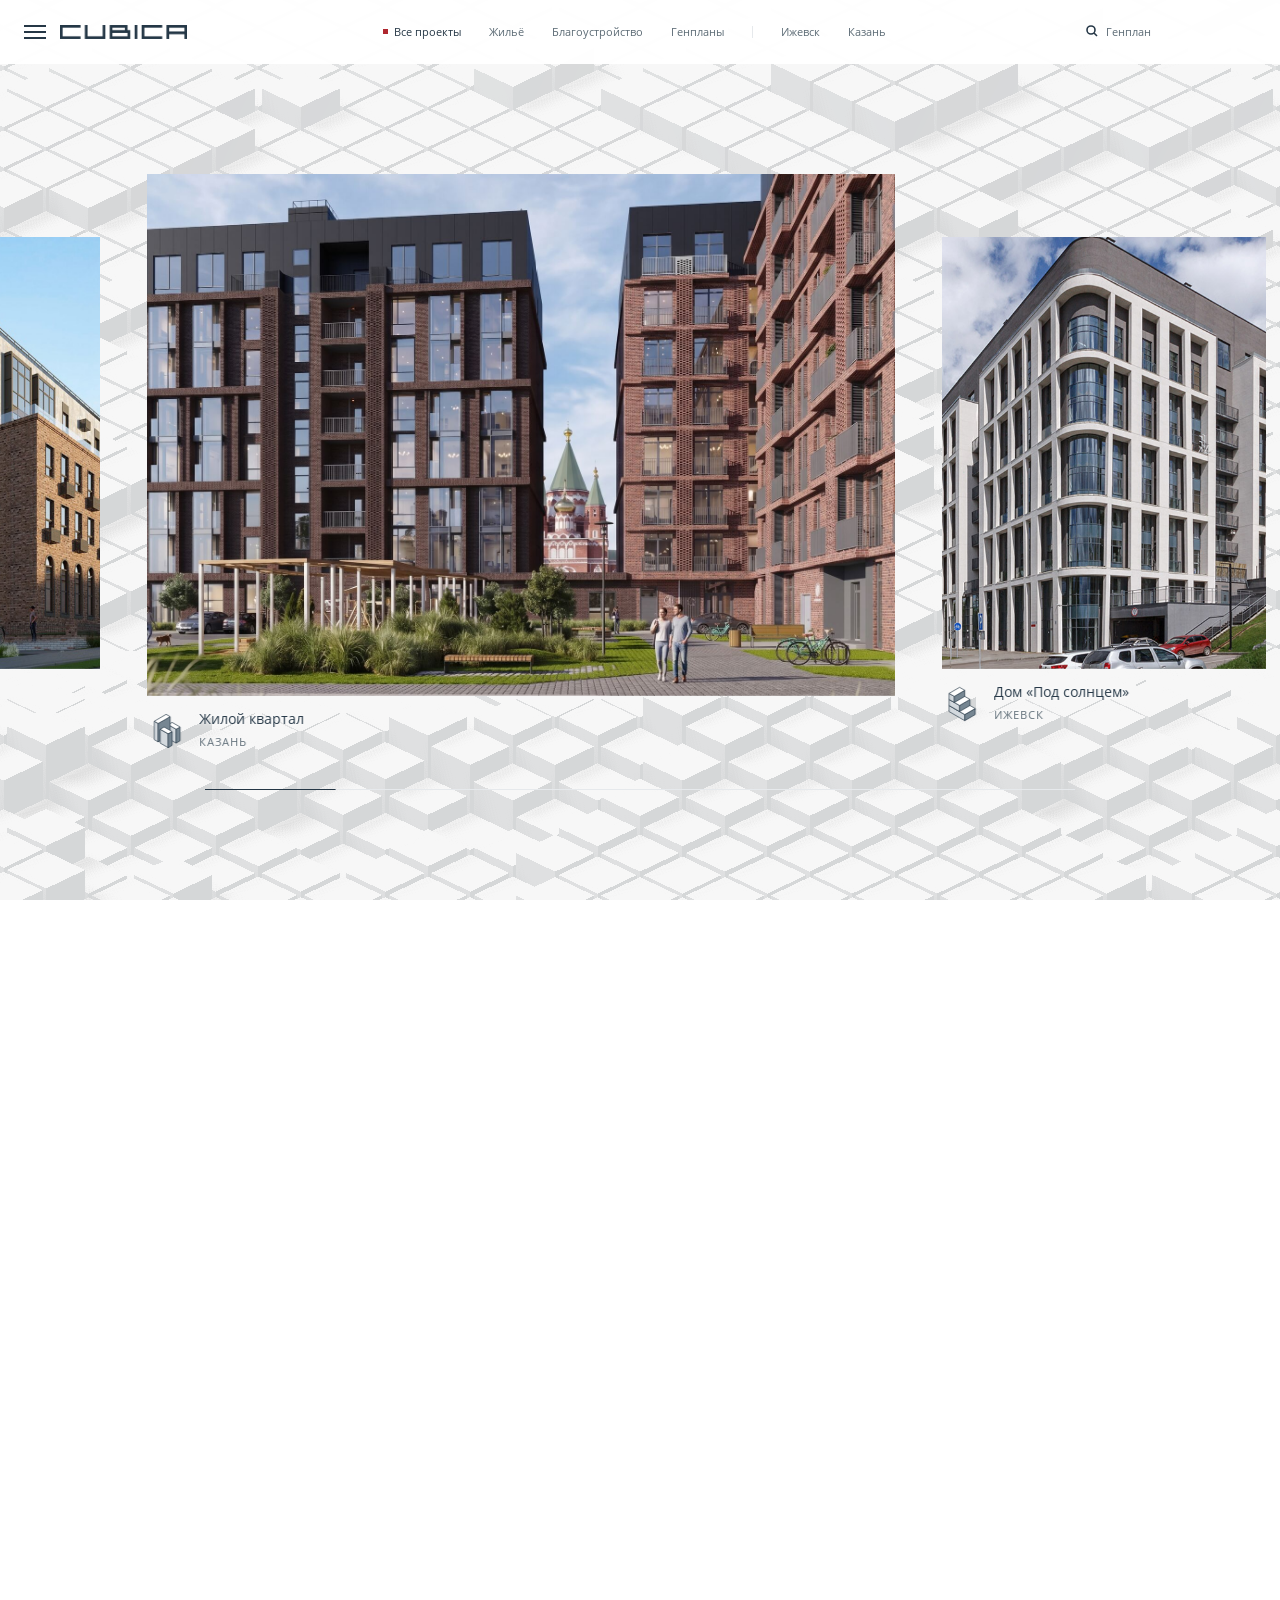
==== index.html @ fb370952 "Главная: закреплённая лента проектов с параллаксом; фон «белый макет» на three.js; страница проекта " ====
<!doctype html>
<html lang="ru">
<head>
<meta charset="utf-8">
<meta name="robots" content="noindex, nofollow">
<meta name="viewport" content="width=device-width, initial-scale=1">
<title>Кубика, архитектурное бюро. Проекты</title>
<meta name="description" content="Архитектурное бюро «Кубика», Ижевск. Жилые комплексы, благоустройство и генеральные планы для застройщиков и девелоперов.">
<script>try{if(sessionStorage.getItem("cubica-intro")!=="1"){sessionStorage.setItem("cubica-intro","1");document.documentElement.classList.add("intro")}}catch(e){}</script>
<link rel="stylesheet" href="assets/site.css">
</head>
<body>
<header class="bar">
  <div class="bar__logo">
    <button class="burger" data-menu-open aria-controls="menu" aria-expanded="false" aria-label="Открыть меню"><i></i><i></i><i></i></button>
    <a href="index.html" aria-label="Кубика, все проекты"><img src="assets/img/logo-gunmetal-mark.png" alt="CUBICA"></a>
  </div>
  <nav class="filters caps" aria-label="Фильтр проектов">
    <button data-key="all" aria-pressed="true">Все проекты</button>
    <button data-key="housing" aria-pressed="false">Жильё</button>
    <button data-key="landscape" aria-pressed="false">Благоустройство</button>
    <button data-key="plan" aria-pressed="false">Генпланы</button>
    <span class="sep" aria-hidden="true"></span>
    <button data-key="izh" aria-pressed="false">Ижевск</button>
    <button data-key="kzn" aria-pressed="false">Казань</button>
  </nav>
  <label class="search caps"><svg viewBox="0 0 12 12" aria-hidden="true"><circle cx="5" cy="5" r="4"/><path d="M8 8l3 3"/></svg><input type="search" placeholder="Ижевск" aria-label="Поиск по проектам"></label>
</header>
<div class="menu" id="menu" role="dialog" aria-modal="true" aria-label="Меню">
  <div class="menu__top">
    <img src="assets/img/logo-gunmetal-mark.png" alt="CUBICA">
    <button class="caps" data-menu-close>Закрыть</button>
  </div>
  <div class="menu__nav">
    <ul>
      <li><a href="index.html">Проекты</a></li>
      <li><a href="about.html">Бюро</a></li>
      <li><a href="about.html#contacts">Контакты</a></li>
    </ul>
    <div class="menu__info">
      <div><div class="caps" style="color:var(--muted)">Телефон</div><a href="tel:+79128566996">+7 912 856-69-96</a></div>
      <div><div class="caps" style="color:var(--muted)">Почта</div><a href="mailto:ab-cubica@yandex.ru">ab-cubica@yandex.ru</a></div>
      <div><div class="caps" style="color:var(--muted)">Офис</div>Ижевск, ул. Холмогорова, 15, офис 205</div>
    </div>
  </div>
  <div class="menu__foot caps"><span>Архитектурное бюро «Кубика»</span><span>ИНН 1840055720</span></div>
</div>
<main class="home">
<h1 class="caps" style="position:absolute;left:-9999px">Проекты архитектурного бюро «Кубика»</h1>
  <section class="hgal" aria-label="Проекты">
    <div class="hgal__stage">
      <div class="hgal__track">
        <a class="card" href="dom-na-krasnoy.html" data-tags="housing izh">
          <figure class="card__frame" style="--r:626/837"><img src="assets/img/izh-dom-na-krasnoy.jpg" alt="Дом на Красной, Ижевск"></figure>
          <div class="card__meta"><span data-pict="krasnaya"></span><div><b>Дом на Красной</b><span class="caps">Ижевск</span></div></div>
        </a>
        <a class="card" href="dom-na-krasnoy.html" data-tags="housing izh">
          <figure class="card__frame" style="--r:626/837"><img src="assets/img/izh-loftkvartal.jpg" alt="Лофтквартал 212, Ижевск"></figure>
          <div class="card__meta"><span data-pict="loft"></span><div><b>Лофтквартал 212</b><span class="caps">Ижевск</span></div></div>
        </a>
        <a class="card" href="dom-na-krasnoy.html" data-tags="housing kzn">
          <figure class="card__frame" style="--r:2000/1398"><img src="assets/img/kzn-2.5.jpg" alt="Жилой квартал, Казань"></figure>
          <div class="card__meta"><span data-pict="kquarter"></span><div><b>Жилой квартал</b><span class="caps">Казань</span></div></div>
        </a>
        <a class="card" href="dom-na-krasnoy.html" data-tags="housing izh">
          <figure class="card__frame" style="--r:626/837"><img src="assets/img/izh-pod-solncem.jpg" alt="Дом «Под солнцем», Ижевск"></figure>
          <div class="card__meta"><span data-pict="sun"></span><div><b>Дом «Под солнцем»</b><span class="caps">Ижевск</span></div></div>
        </a>
        <a class="card" href="dom-na-krasnoy.html" data-tags="landscape kzn">
          <figure class="card__frame" style="--r:2000/1125"><img src="assets/img/kzn-1.7.jpg" alt="Двор с перголами, Казань"></figure>
          <div class="card__meta"><span data-pict="kcourt"></span><div><b>Двор с перголами</b><span class="caps">Казань</span></div></div>
        </a>
        <a class="card" href="dom-na-krasnoy.html" data-tags="housing izh">
          <figure class="card__frame" style="--r:626/837"><img src="assets/img/izh-skandinaviya.jpg" alt="Скандинавия, Ижевск"></figure>
          <div class="card__meta"><span data-pict="scand"></span><div><b>Скандинавия</b><span class="caps">Ижевск</span></div></div>
        </a>
        <a class="card" href="dom-na-krasnoy.html" data-tags="housing kzn">
          <figure class="card__frame" style="--r:2000/1125"><img src="assets/img/kzn-1.1.jpg" alt="Жилой комплекс, Казань"></figure>
          <div class="card__meta"><span data-pict="ktowers"></span><div><b>Жилой комплекс</b><span class="caps">Казань</span></div></div>
        </a>
        <a class="card" href="dom-na-krasnoy.html" data-tags="housing izh">
          <figure class="card__frame" style="--r:626/837"><img src="assets/img/izh-nevskiy.jpg" alt="Невский, Ижевск"></figure>
          <div class="card__meta"><span data-pict="nevsky"></span><div><b>Невский</b><span class="caps">Ижевск</span></div></div>
        </a>
        <a class="card" href="dom-na-krasnoy.html" data-tags="plan kzn">
          <figure class="card__frame" style="--r:2000/1411"><img src="assets/img/kzn-4.2.jpg" alt="Генеральный план квартала, Казань"></figure>
          <div class="card__meta"><span data-pict="kplan"></span><div><b>Генеральный план квартала</b><span class="caps">Казань</span></div></div>
        </a>
        <a class="card" href="dom-na-krasnoy.html" data-tags="housing izh">
          <figure class="card__frame" style="--r:626/837"><img src="assets/img/izh-sunvill.jpg" alt="Санвилл, Ижевск"></figure>
          <div class="card__meta"><span data-pict="sunvill"></span><div><b>Санвилл</b><span class="caps">Ижевск</span></div></div>
        </a>
        <a class="card" href="dom-na-krasnoy.html" data-tags="housing kzn">
          <figure class="card__frame" style="--r:2000/1133"><img src="assets/img/kzn-3.6.jpg" alt="Кирпичный квартал, Казань"></figure>
          <div class="card__meta"><span data-pict="kevening"></span><div><b>Кирпичный квартал</b><span class="caps">Казань</span></div></div>
        </a>
        <p class="empty caps" hidden>Ничего не нашлось. Попробуйте другой запрос.</p>
      </div>
      <div class="hgal__bar" aria-hidden="true"><i></i></div>
    </div>
  </section>
</main>
<script src="assets/site.js"></script>
<script src="assets/gallery.js"></script>
<script src="assets/model-bg.js"></script>
</body>
</html>
---- assets/site.css ----
/* Кубика, вариант 3: имиджевый каталог в духе big.dk.
   Белый фон, gunmetal вместо чёрного, мелкий Open Sans капсом, brick только как метка активного. */
@font-face { font-family: "Exo 2"; src: url("fonts/Exo2-SemiBold.ttf") format("truetype"); font-weight: 600; font-display: swap; }
@font-face { font-family: "Open Sans"; src: url("fonts/OpenSans-Regular.ttf") format("truetype"); font-weight: 400; font-display: swap; }
@font-face { font-family: "Open Sans"; src: url("fonts/OpenSans-Bold.ttf") format("truetype"); font-weight: 700; font-display: swap; }
@font-face { font-family: "Open Sans"; src: url("fonts/OpenSans-LightItalic.ttf") format("truetype"); font-weight: 300; font-style: italic; font-display: swap; }

:root {
  --white: #ffffff;
  --ink: #253746;     /* gunmetal */
  --slate: #768692;
  --muted: #5d6c76;   /* slate потемнее для мелкого текста */
  --brick: #af272f;
  --hair: #e6e9ec;
  --bar: 64px;
  --ease: cubic-bezier(.16, 1, .3, 1);
}
* { box-sizing: border-box; }
body { margin: 0; background: var(--white); color: var(--ink); font: 400 15px/1.6 "Open Sans", Arial, sans-serif; -webkit-font-smoothing: antialiased; }
img { display: block; max-width: 100%; }
a { color: inherit; text-decoration: none; }
button { font: inherit; color: inherit; background: none; border: 0; padding: 0; cursor: pointer; }
:focus-visible { outline: 2px solid var(--brick); outline-offset: 3px; }
.caps { font-size: 11px; line-height: 1.4; letter-spacing: .09em; text-transform: uppercase; }

/* Фон «белый макет» (assets/model-bg.js, исходник _src/model-bg.js) */
.model-bg { position: fixed; inset: 0; z-index: 0; pointer-events: none; opacity: .2; }   /* страницы с текстом: едва заметно */
body:has(.home) > .model-bg { opacity: .42; }                                                 /* главная: макет виден между фото */
.card__meta { text-shadow: 0 0 8px #fff, 0 0 2px #fff; }
.home, .proj, .about { position: relative; z-index: 1; }

/* Первый визит: кубики проявляются от центра, затем появляется содержимое */
html.intro .bar, html.intro main { animation: appear .8s .75s both var(--ease); }
@keyframes appear { from { opacity: 0; transform: translateY(8px); } to { opacity: 1; transform: none; } }

/* Значок проекта: объёмная схема из блоков */
.mass { display: block; width: 48px; height: 48px; flex: none; }
.mass svg { width: 100%; height: 100%; overflow: visible; }
.mass polygon { stroke: var(--ink); stroke-width: .8; stroke-linejoin: round; transition: fill .3s var(--ease); }
.mass .t { fill: var(--white); }
.mass .l { fill: #d3d9de; }
.mass .r { fill: var(--slate); }
.passport .mass { width: 96px; height: 96px; }

/* Верхняя панель */
.bar { position: fixed; inset: 0 0 auto; height: var(--bar); z-index: 30; background: rgba(255,255,255,.96); display: grid; grid-template-columns: 1fr auto 1fr; align-items: center; padding: 0 24px; }
.bar__logo { justify-self: start; display: flex; align-items: center; gap: 14px; }
.bar__logo img { height: 14px; width: auto; }
.burger { width: 22px; height: 14px; display: grid; align-content: space-between; }
.burger i { display: block; height: 2px; background: var(--ink); }
.filters { display: flex; align-items: center; gap: 28px; }
.filters button { color: var(--muted); padding: 6px 0; position: relative; }
.filters button:hover { color: var(--ink); }
.filters button[aria-pressed="true"] { color: var(--ink); }
.filters button[aria-pressed="true"]::before { content: ""; position: absolute; left: -11px; top: 50%; width: 5px; height: 5px; margin-top: -3px; background: var(--brick); }
.filters .sep { width: 1px; height: 12px; background: var(--hair); }
.search { justify-self: end; display: flex; align-items: center; gap: 8px; border-bottom: 1px solid transparent; }
.search:focus-within { border-bottom-color: var(--ink); }
.search svg { width: 12px; height: 12px; stroke: var(--ink); fill: none; stroke-width: 1.6; }
.search input { width: 150px; border: 0; padding: 6px 0; font: inherit; color: var(--ink); background: none; outline: none; }
.search input::placeholder { color: var(--muted); }

/* Главная: закреплённая лента проектов, вертикальная прокрутка двигает её вбок (assets/gallery.js) */
.home { padding-top: var(--bar); }
.hgal { position: relative; height: calc(100svh - var(--bar)); }
.hgal__stage { position: sticky; top: var(--bar); height: calc(100svh - var(--bar)); overflow: hidden; display: flex; flex-direction: column; justify-content: center; }
.hgal__track { display: flex; align-items: flex-start; gap: 48px; padding: 0 max(24px, 8vw) 0 max(24px, 16vw); width: max-content; will-change: transform; }
.card { flex: none; display: grid; gap: 14px; }
.card:nth-child(even) { margin-top: 7svh; }
.card[hidden] { display: none; }
.card__frame { --h: min(58svh, 580px); margin: 0; height: var(--h); aspect-ratio: var(--r); overflow: hidden; background: #eef1f3; }
.card:nth-child(even) .card__frame { --h: min(48svh, 480px); }
.card__frame img { width: 124%; max-width: none; height: 100%; object-fit: cover; margin-left: -12%; will-change: transform; transition: scale 1s var(--ease); }
.card:hover .card__frame img { scale: 1.03; }
.card__meta { display: flex; align-items: center; gap: 12px; }
.card__meta .mass { width: 40px; height: 40px; }
.card__meta b { display: block; font-weight: 400; font-size: 14px; line-height: 1.3; }
.card__meta .caps { color: var(--muted); }
.card:hover .card__meta b { color: var(--brick); }
.card:hover .mass .t { fill: var(--brick); }
.hgal .empty { width: 60vw; color: var(--muted); padding-top: 20svh; }
.hgal__bar { margin: 4svh max(24px, 16vw) 0; height: 1px; background: var(--hair); }
.hgal__bar i { display: block; height: 100%; background: var(--ink); transform-origin: 0 50%; transform: scaleX(0); }

/* Без закрепления: «уменьшить движение» и телефоны. Лента листается пальцем. */
.hgal.is-static { height: auto; }
.hgal.is-static .hgal__stage { position: static; height: auto; overflow: visible; padding: 24px 0; }
.hgal.is-static .hgal__track { width: auto; overflow-x: auto; scroll-snap-type: x mandatory; scroll-padding-left: 16px; padding: 0 16px 12px; gap: 16px; transform: none !important; }
.hgal.is-static .card { scroll-snap-align: start; margin-top: 0; }
.hgal.is-static .card__frame { --h: auto; width: 80vw; height: auto; }
.hgal.is-static .card__frame img { transform: none !important; }
.hgal.is-static .hgal__bar { display: none; }
@media (max-width: 860px) {
  .hgal.is-static .hgal__track { flex-direction: column; overflow: visible; scroll-snap-type: none; gap: 32px; }
  .hgal.is-static .card__frame { width: 100%; }
  .hgal.is-static .card { width: 100%; }
}

/* Меню */
.menu { position: fixed; inset: 0; z-index: 60; background: var(--white); padding: 0 24px; display: grid; grid-template-columns: minmax(0, 1fr); grid-template-rows: var(--bar) 1fr auto; transform: translateY(-100%); transition: transform .6s var(--ease); visibility: hidden; }
.menu.open { transform: none; visibility: visible; }
.menu__top { display: flex; align-items: center; justify-content: space-between; }
.menu__top img { height: 14px; width: auto; }
.menu__nav { align-self: center; display: grid; grid-template-columns: repeat(12, minmax(0, 1fr)); gap: 24px; }
.menu__nav ul { grid-column: 5 / span 4; list-style: none; margin: 0; padding: 0; }
.menu__nav li a { display: block; font: 700 clamp(32px, 4vw, 56px)/1.15 "Open Sans", sans-serif; letter-spacing: -.02em; }
.menu__nav li a:hover { color: var(--brick); }
.menu__info { grid-column: 9 / span 3; align-self: end; display: grid; gap: 18px; }
.menu__info a:hover { color: var(--brick); }
.menu__foot { padding: 24px 0; color: var(--muted); display: flex; justify-content: space-between; gap: 16px; flex-wrap: wrap; }

/* Страница проекта: паспорт / фото / текст */
.proj { padding: calc(var(--bar) + 16px) 24px 80px; display: grid; grid-template-columns: repeat(12, minmax(0, 1fr)); gap: 24px; align-items: start; }
.passport { grid-column: 1 / span 2; position: sticky; top: calc(var(--bar) + 16px); display: grid; gap: 22px; }
.passport h1 { font: 600 20px/1.2 "Exo 2", sans-serif; margin: 10px 0 0; }
.passport dl { margin: 0; display: grid; gap: 14px; }
.passport dt { color: var(--muted); }
.passport dd { margin: 2px 0 0; font-size: 13px; text-transform: uppercase; letter-spacing: .04em; }
.passport .back { color: var(--muted); }
.passport .back:hover { color: var(--brick); }
.shots { grid-column: 3 / span 6; display: grid; gap: 24px; }
.shots img { width: 100%; height: auto; }
.text { grid-column: 9 / span 3; position: sticky; top: calc(var(--bar) + 16px); display: grid; gap: 14px; font-size: 14px; }
.text p { margin: 0; }
.text h2 { font: 700 11px/1.4 "Open Sans", sans-serif; letter-spacing: .09em; text-transform: uppercase; color: var(--muted); margin: 14px 0 -8px; }
.next { grid-column: 3 / span 6; display: flex; justify-content: space-between; align-items: center; padding-top: 32px; margin-top: 16px; border-top: 1px solid var(--hair); }
.next b { font-weight: 400; font-size: 13px; }
.next:hover b { color: var(--brick); }

/* Страница «Бюро» */
.about { padding: calc(var(--bar) + 16px) 24px 80px; display: grid; grid-template-columns: repeat(12, minmax(0, 1fr)); gap: 48px 24px; }
.about__lead { grid-column: 5 / span 5; font-size: clamp(20px, 1.8vw, 26px); line-height: 1.45; margin: 0; }
.about figure { margin: 0; }
.about__photo { grid-column: 5 / span 5; }
.about__side { grid-column: 1 / span 4; justify-self: end; text-align: right; color: var(--muted); }
.about__facts { grid-column: 5 / span 5; display: grid; grid-template-columns: repeat(2, 1fr); border-top: 1px solid var(--hair); }
.about__facts div { padding: 18px 0; border-bottom: 1px solid var(--hair); }
.about__facts b { display: block; font-size: 28px; font-weight: 700; letter-spacing: -.02em; }
.about__facts .caps { color: var(--muted); }
.about__two { grid-column: 5 / span 5; display: grid; grid-template-columns: 1fr 1fr; gap: 24px; }
.about__two p { margin: 0; font-size: 14px; }
.about figcaption { margin-top: 8px; color: var(--muted); }

@media (max-width: 1100px) {
  .filters { gap: 20px; }
  .search input { width: 110px; }
  .passport { grid-column: 1 / span 3; }
  .shots { grid-column: 4 / span 9; }
  .text { grid-column: 4 / span 9; position: static; }
  .next { grid-column: 4 / span 9; }
}
@media (max-width: 860px) {
  .bar { grid-template-columns: 1fr auto; height: auto; padding: 14px 16px 10px; row-gap: 10px; }
  .filters { grid-column: 1 / -1; grid-row: 2; overflow-x: auto; gap: 22px; padding-left: 12px; scrollbar-width: none; }
  .filters button { white-space: nowrap; }
  .search input { width: 90px; }
  :root { --bar: 92px; }
  .item__meta { width: 100%; flex-direction: row; align-items: center; justify-content: flex-start; text-align: left; margin-bottom: 10px; }
  .item__meta .caps { margin: 0 0 0 auto; }
  .proj, .about { display: block; }
  .passport, .text { position: static; margin-bottom: 28px; }
  .passport dl { grid-template-columns: 1fr 1fr; }
  .shots { margin-bottom: 28px; }
  .about > * { margin-bottom: 32px; }
  .about__side { text-align: left; }
  .about__two, .about__facts { grid-template-columns: 1fr; }
  .menu__nav ul, .menu__info { grid-column: 1 / -1; }
  .menu__nav { align-self: start; padding-top: 32px; }
}
@media (prefers-reduced-motion: reduce) {
  *, *::before, *::after { transition: none !important; animation: none !important; }
}
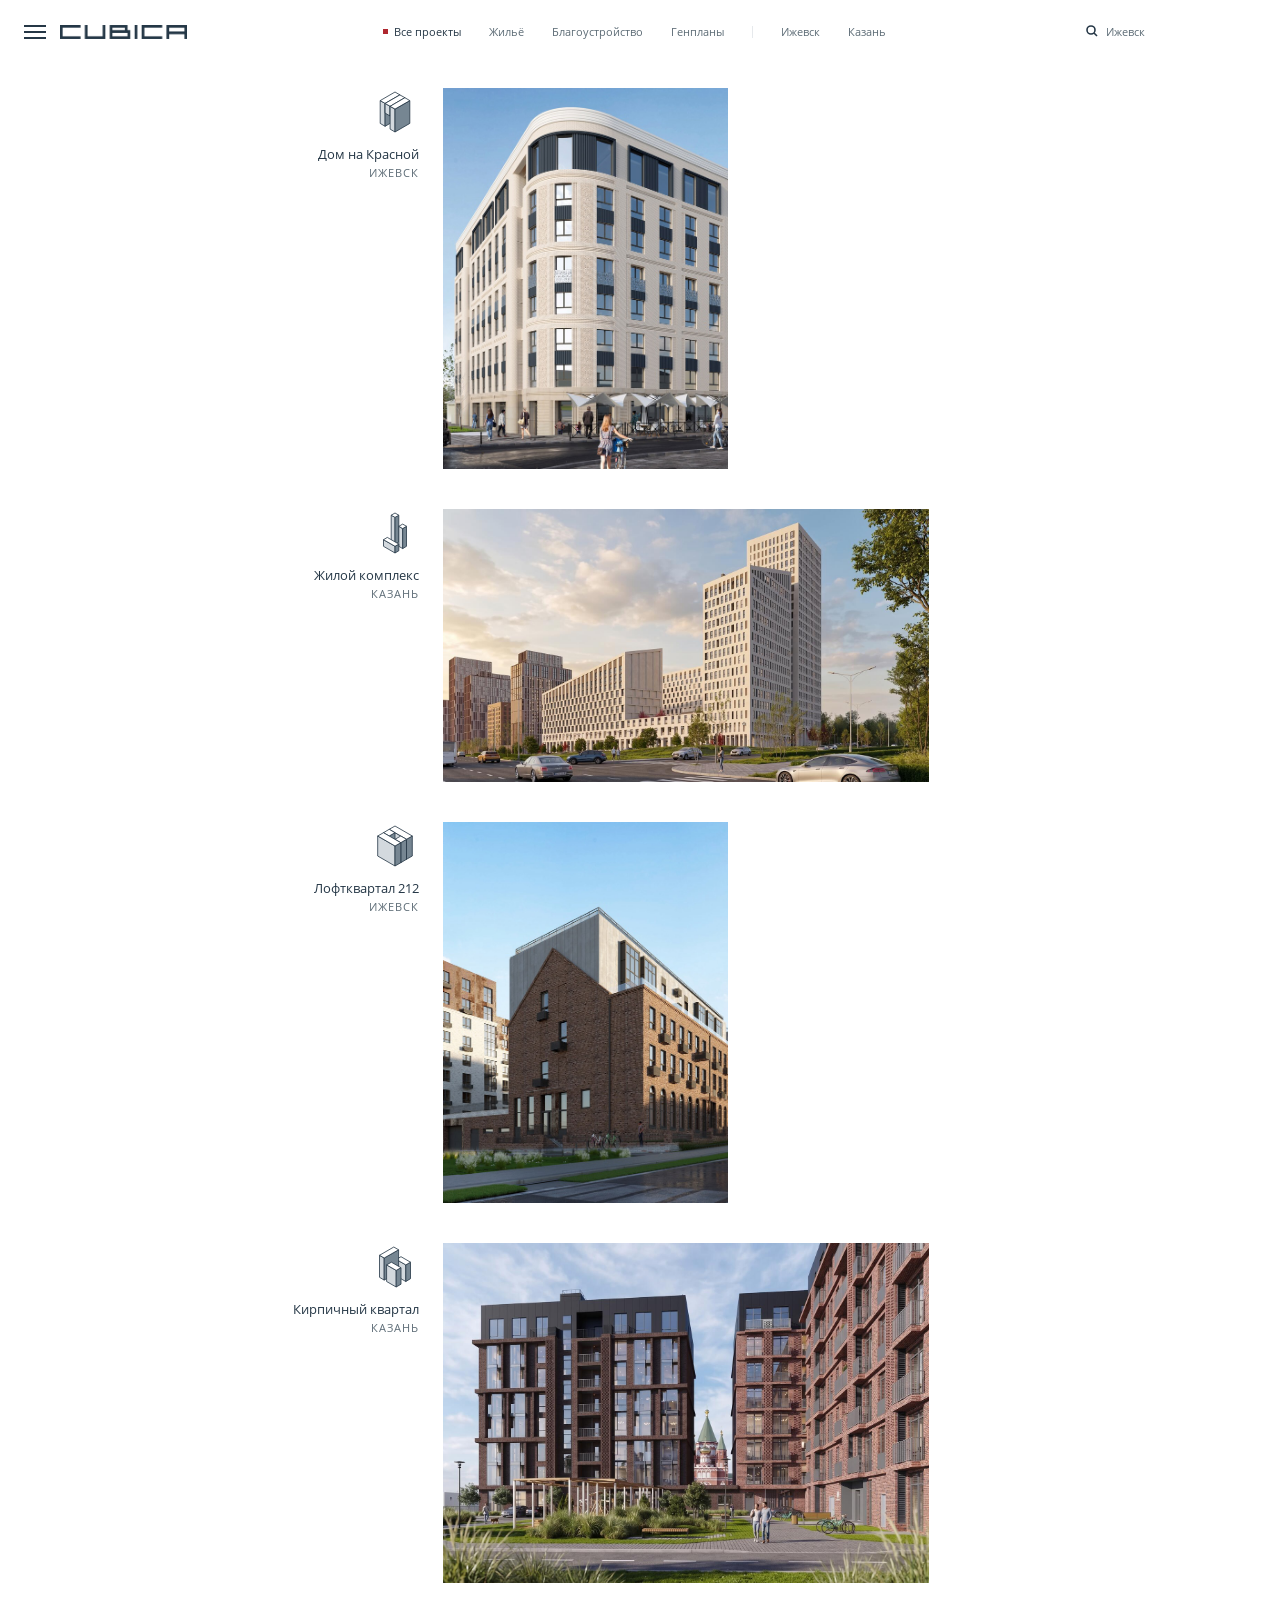
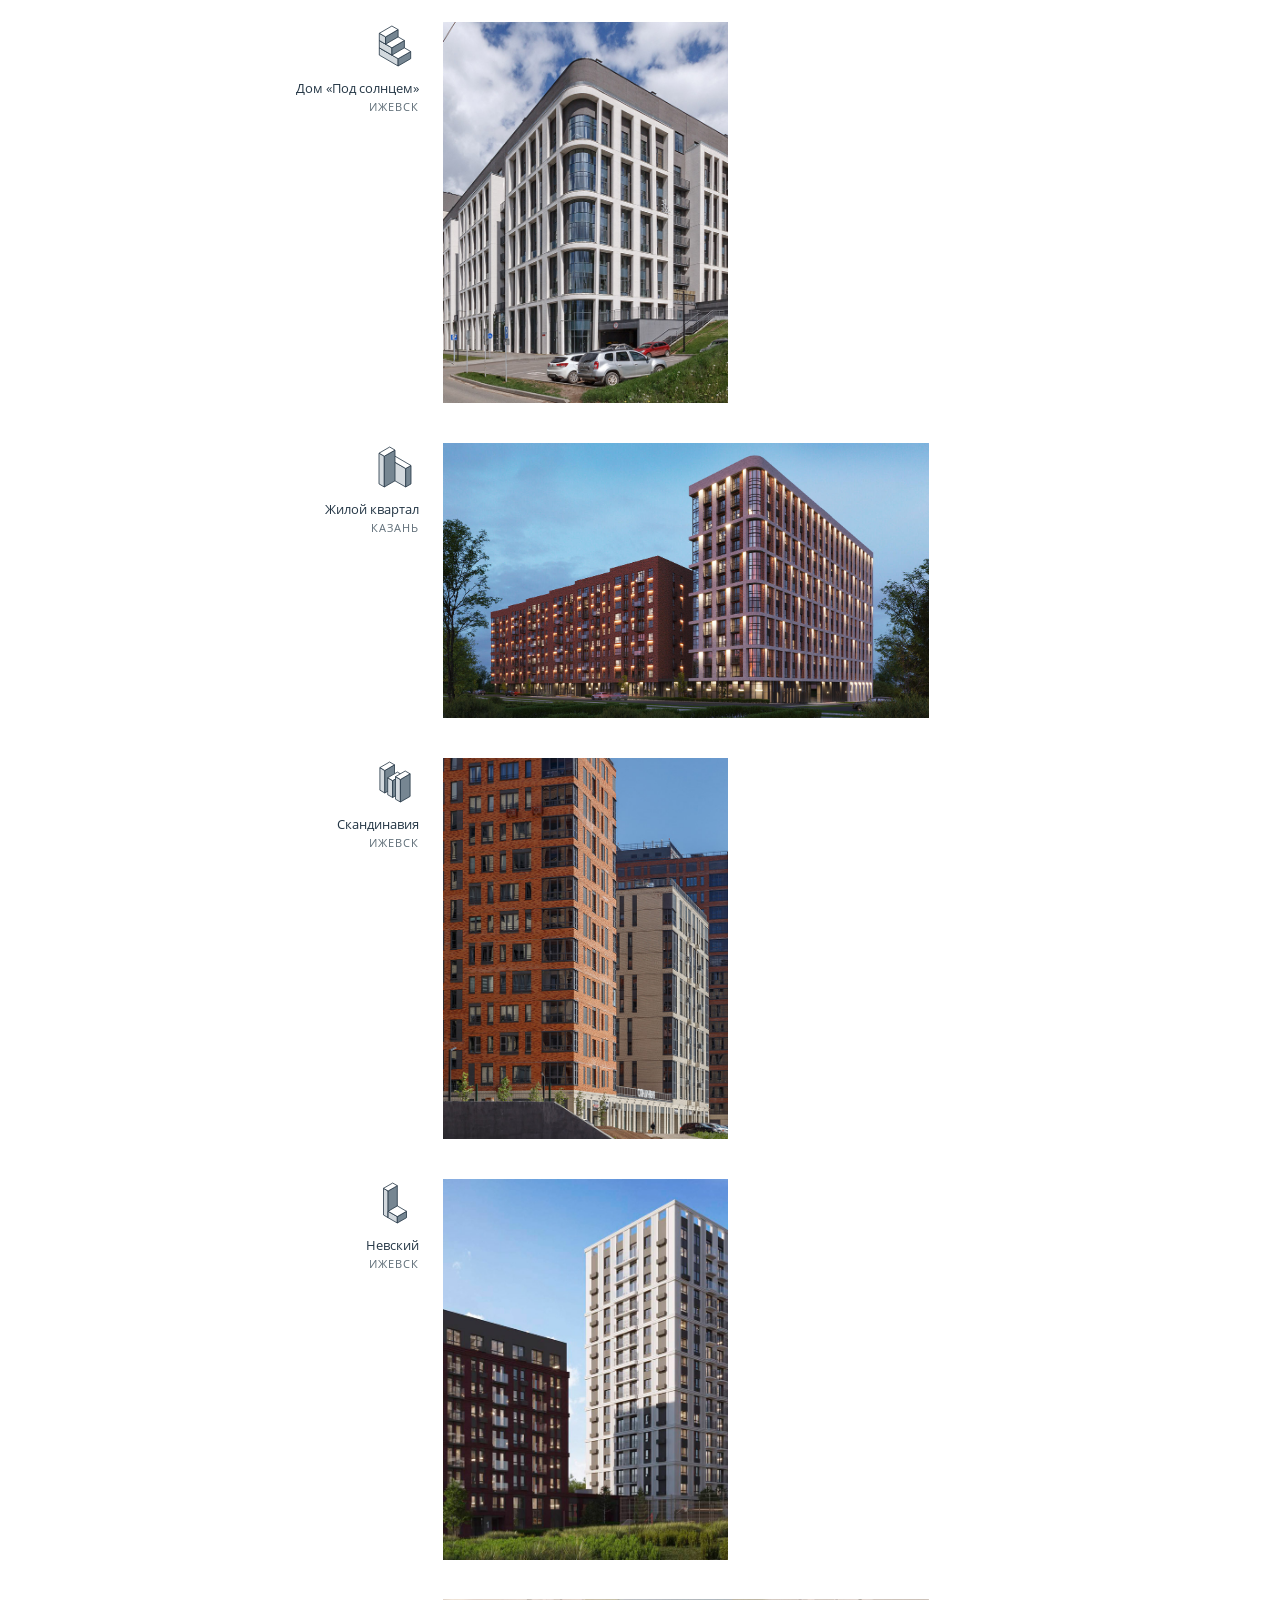
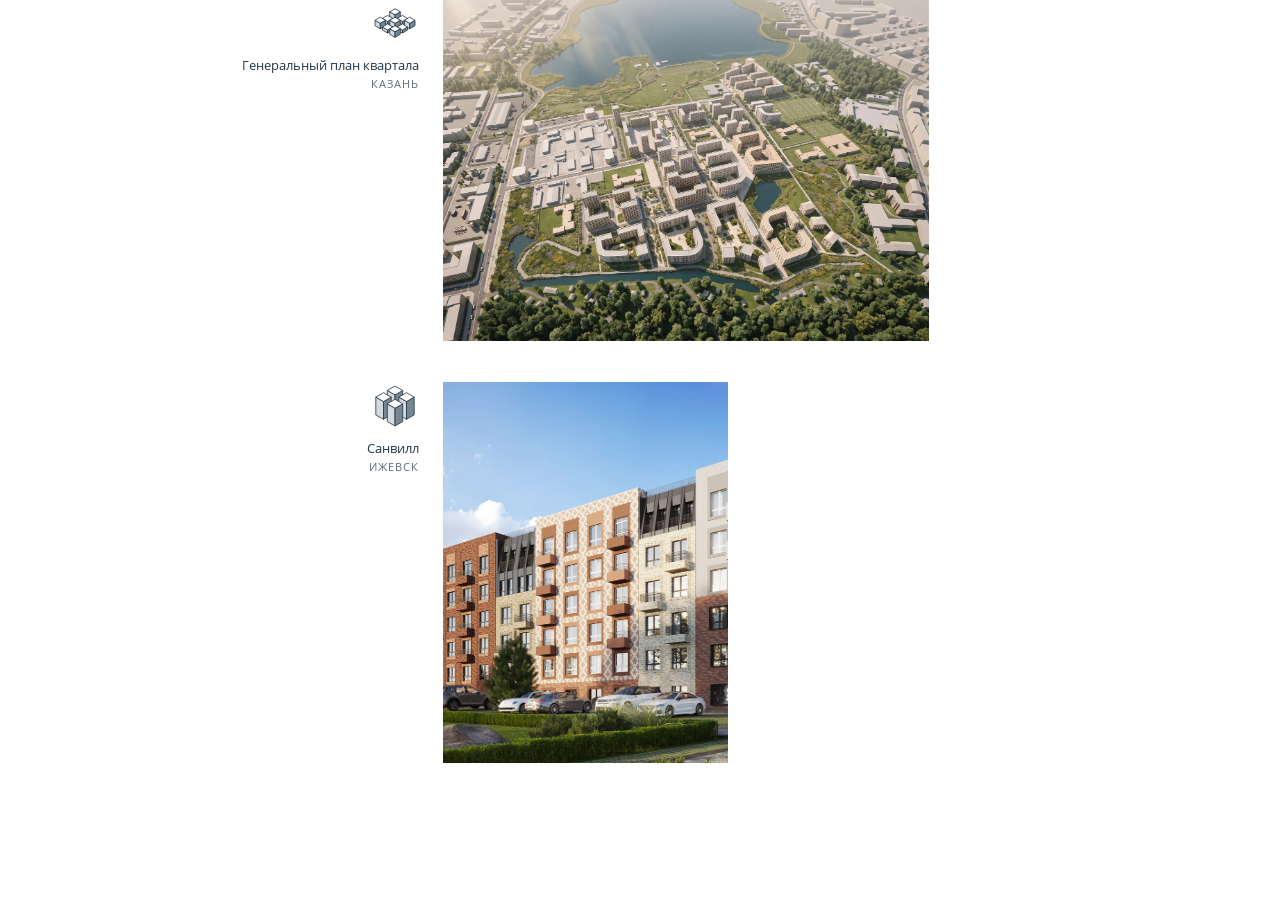
==== commit 15d852ac: "Главная: список проектов с раскрытием и лентой фото; фон с кубиками временно отключён; Казань разбит" ====
--- a/index.html
+++ b/index.html
@@ -6,7 +6,6 @@
 <meta name="viewport" content="width=device-width, initial-scale=1">
 <title>Кубика, архитектурное бюро. Проекты</title>
 <meta name="description" content="Архитектурное бюро «Кубика», Ижевск. Жилые комплексы, благоустройство и генеральные планы для застройщиков и девелоперов.">
-<script>try{if(sessionStorage.getItem("cubica-intro")!=="1"){sessionStorage.setItem("cubica-intro","1");document.documentElement.classList.add("intro")}}catch(e){}</script>
 <link rel="stylesheet" href="assets/site.css">
 </head>
 <body>
@@ -47,61 +46,169 @@
 </div>
 <main class="home">
 <h1 class="caps" style="position:absolute;left:-9999px">Проекты архитектурного бюро «Кубика»</h1>
-  <section class="hgal" aria-label="Проекты">
-    <div class="hgal__stage">
-      <div class="hgal__track">
-        <a class="card" href="dom-na-krasnoy.html" data-tags="housing izh">
-          <figure class="card__frame" style="--r:626/837"><img src="assets/img/izh-dom-na-krasnoy.jpg" alt="Дом на Красной, Ижевск"></figure>
-          <div class="card__meta"><span data-pict="krasnaya"></span><div><b>Дом на Красной</b><span class="caps">Ижевск</span></div></div>
-        </a>
-        <a class="card" href="dom-na-krasnoy.html" data-tags="housing izh">
-          <figure class="card__frame" style="--r:626/837"><img src="assets/img/izh-loftkvartal.jpg" alt="Лофтквартал 212, Ижевск"></figure>
-          <div class="card__meta"><span data-pict="loft"></span><div><b>Лофтквартал 212</b><span class="caps">Ижевск</span></div></div>
-        </a>
-        <a class="card" href="dom-na-krasnoy.html" data-tags="housing kzn">
-          <figure class="card__frame" style="--r:2000/1398"><img src="assets/img/kzn-2.5.jpg" alt="Жилой квартал, Казань"></figure>
-          <div class="card__meta"><span data-pict="kquarter"></span><div><b>Жилой квартал</b><span class="caps">Казань</span></div></div>
-        </a>
-        <a class="card" href="dom-na-krasnoy.html" data-tags="housing izh">
-          <figure class="card__frame" style="--r:626/837"><img src="assets/img/izh-pod-solncem.jpg" alt="Дом «Под солнцем», Ижевск"></figure>
-          <div class="card__meta"><span data-pict="sun"></span><div><b>Дом «Под солнцем»</b><span class="caps">Ижевск</span></div></div>
-        </a>
-        <a class="card" href="dom-na-krasnoy.html" data-tags="landscape kzn">
-          <figure class="card__frame" style="--r:2000/1125"><img src="assets/img/kzn-1.7.jpg" alt="Двор с перголами, Казань"></figure>
-          <div class="card__meta"><span data-pict="kcourt"></span><div><b>Двор с перголами</b><span class="caps">Казань</span></div></div>
-        </a>
-        <a class="card" href="dom-na-krasnoy.html" data-tags="housing izh">
-          <figure class="card__frame" style="--r:626/837"><img src="assets/img/izh-skandinaviya.jpg" alt="Скандинавия, Ижевск"></figure>
-          <div class="card__meta"><span data-pict="scand"></span><div><b>Скандинавия</b><span class="caps">Ижевск</span></div></div>
-        </a>
-        <a class="card" href="dom-na-krasnoy.html" data-tags="housing kzn">
-          <figure class="card__frame" style="--r:2000/1125"><img src="assets/img/kzn-1.1.jpg" alt="Жилой комплекс, Казань"></figure>
-          <div class="card__meta"><span data-pict="ktowers"></span><div><b>Жилой комплекс</b><span class="caps">Казань</span></div></div>
-        </a>
-        <a class="card" href="dom-na-krasnoy.html" data-tags="housing izh">
-          <figure class="card__frame" style="--r:626/837"><img src="assets/img/izh-nevskiy.jpg" alt="Невский, Ижевск"></figure>
-          <div class="card__meta"><span data-pict="nevsky"></span><div><b>Невский</b><span class="caps">Ижевск</span></div></div>
-        </a>
-        <a class="card" href="dom-na-krasnoy.html" data-tags="plan kzn">
-          <figure class="card__frame" style="--r:2000/1411"><img src="assets/img/kzn-4.2.jpg" alt="Генеральный план квартала, Казань"></figure>
-          <div class="card__meta"><span data-pict="kplan"></span><div><b>Генеральный план квартала</b><span class="caps">Казань</span></div></div>
-        </a>
-        <a class="card" href="dom-na-krasnoy.html" data-tags="housing izh">
-          <figure class="card__frame" style="--r:626/837"><img src="assets/img/izh-sunvill.jpg" alt="Санвилл, Ижевск"></figure>
-          <div class="card__meta"><span data-pict="sunvill"></span><div><b>Санвилл</b><span class="caps">Ижевск</span></div></div>
-        </a>
-        <a class="card" href="dom-na-krasnoy.html" data-tags="housing kzn">
-          <figure class="card__frame" style="--r:2000/1133"><img src="assets/img/kzn-3.6.jpg" alt="Кирпичный квартал, Казань"></figure>
-          <div class="card__meta"><span data-pict="kevening"></span><div><b>Кирпичный квартал</b><span class="caps">Казань</span></div></div>
-        </a>
-        <p class="empty caps" hidden>Ничего не нашлось. Попробуйте другой запрос.</p>
-      </div>
-      <div class="hgal__bar" aria-hidden="true"><i></i></div>
-    </div>
-  </section>
+  <article class="row" id="krasnaya" data-tags="housing izh" style="--cw:34cqi;--k0:1.3371">
+    <div class="row__meta">
+      <button class="row__toggle" aria-expanded="false" aria-controls="krasnaya-more">
+        <span data-pict="krasnaya"></span><b>Дом на Красной</b><span class="caps">Ижевск</span>
+      </button>
+      <div class="row__more" id="krasnaya-more">
+        <div class="row__inner">
+          <dl class="caps"><div><dt>Тип</dt><dd>Жилой комплекс</dd></div><div><dt>Заказчик</dt><dd>УралДомСтрой</dd></div><div><dt>Этажность</dt><dd>8-9 этажей</dd></div><div><dt>Статус</dt><dd>Строится</dd></div><div><dt>Материалы</dt><dd>4 фото</dd></div></dl>
+          <div class="row__nav"><button class="caps" data-step="-1" aria-label="Предыдущее фото">Назад</button><span class="caps row__count">1 / 4</span><button class="caps" data-step="1" aria-label="Следующее фото">Далее</button></div>
+          <a class="row__link caps" href="dom-na-krasnoy.html">Страница проекта</a>
+          <button class="row__close caps">Свернуть</button>
+        </div>
+      </div>
+    </div>
+    <div class="row__media"><div class="strip" tabindex="-1"><figure class="shot" style="--k:1.3371"><img src="assets/img/izh-dom-na-krasnoy.jpg" alt="Дом на Красной, Ижевск, фото 1"></figure><figure class="shot" style="--k:0.7383"><img src="assets/img/krasnaya-cover.jpg" alt="Дом на Красной, Ижевск, фото 2" loading="lazy"></figure><figure class="shot" style="--k:0.7172"><img src="assets/img/krasnaya-dvor.jpg" alt="Дом на Красной, Ижевск, фото 3" loading="lazy"></figure><figure class="shot" style="--k:0.7023"><img src="assets/img/krasnaya-fasad.jpg" alt="Дом на Красной, Ижевск, фото 4" loading="lazy"></figure></div></div>
+  </article>
+  <article class="row" id="kzn1" data-tags="housing landscape kzn" style="--cw:58cqi;--k0:0.5629">
+    <div class="row__meta">
+      <button class="row__toggle" aria-expanded="false" aria-controls="kzn1-more">
+        <span data-pict="ktowers"></span><b>Жилой комплекс</b><span class="caps">Казань</span>
+      </button>
+      <div class="row__more" id="kzn1-more">
+        <div class="row__inner">
+          <dl class="caps"><div><dt>Тип</dt><dd>Жилой комплекс и дворы</dd></div><div><dt>Материалы</dt><dd>8 фото</dd></div></dl>
+          <div class="row__nav"><button class="caps" data-step="-1" aria-label="Предыдущее фото">Назад</button><span class="caps row__count">1 / 8</span><button class="caps" data-step="1" aria-label="Следующее фото">Далее</button></div>
+          
+          <button class="row__close caps">Свернуть</button>
+        </div>
+      </div>
+    </div>
+    <div class="row__media"><div class="strip" tabindex="-1"><figure class="shot" style="--k:0.5629"><img src="assets/img/kzn-1.1.jpg" alt="Жилой комплекс, Казань, фото 1"></figure><figure class="shot" style="--k:0.5629"><img src="assets/img/kzn-1.2.jpg" alt="Жилой комплекс, Казань, фото 2" loading="lazy"></figure><figure class="shot" style="--k:0.5629"><img src="assets/img/kzn-1.3.jpg" alt="Жилой комплекс, Казань, фото 3" loading="lazy"></figure><figure class="shot" style="--k:0.5629"><img src="assets/img/kzn-1.4.jpg" alt="Жилой комплекс, Казань, фото 4" loading="lazy"></figure><figure class="shot" style="--k:0.5629"><img src="assets/img/kzn-1.5.jpg" alt="Жилой комплекс, Казань, фото 5" loading="lazy"></figure><figure class="shot" style="--k:0.5629"><img src="assets/img/kzn-1.6.jpg" alt="Жилой комплекс, Казань, фото 6" loading="lazy"></figure><figure class="shot" style="--k:0.5629"><img src="assets/img/kzn-1.7.jpg" alt="Жилой комплекс, Казань, фото 7" loading="lazy"></figure><figure class="shot" style="--k:0.5629"><img src="assets/img/kzn-1.8.jpg" alt="Жилой комплекс, Казань, фото 8" loading="lazy"></figure></div></div>
+  </article>
+  <article class="row" id="loft" data-tags="housing izh" style="--cw:34cqi;--k0:1.3371">
+    <div class="row__meta">
+      <button class="row__toggle" aria-expanded="false" aria-controls="loft-more">
+        <span data-pict="loft"></span><b>Лофтквартал 212</b><span class="caps">Ижевск</span>
+      </button>
+      <div class="row__more" id="loft-more">
+        <div class="row__inner">
+          <dl class="caps"><div><dt>Тип</dt><dd>Жилой комплекс</dd></div><div><dt>Материалы</dt><dd>1 фото</dd></div></dl>
+          
+          
+          <button class="row__close caps">Свернуть</button>
+        </div>
+      </div>
+    </div>
+    <div class="row__media"><div class="strip" tabindex="-1"><figure class="shot" style="--k:1.3371"><img src="assets/img/izh-loftkvartal.jpg" alt="Лофтквартал 212, Ижевск, фото 1"></figure></div></div>
+  </article>
+  <article class="row" id="kzn2" data-tags="housing kzn" style="--cw:58cqi;--k0:0.6993">
+    <div class="row__meta">
+      <button class="row__toggle" aria-expanded="false" aria-controls="kzn2-more">
+        <span data-pict="kquarter"></span><b>Кирпичный квартал</b><span class="caps">Казань</span>
+      </button>
+      <div class="row__more" id="kzn2-more">
+        <div class="row__inner">
+          <dl class="caps"><div><dt>Тип</dt><dd>Жилой квартал</dd></div><div><dt>Материалы</dt><dd>8 фото</dd></div></dl>
+          <div class="row__nav"><button class="caps" data-step="-1" aria-label="Предыдущее фото">Назад</button><span class="caps row__count">1 / 8</span><button class="caps" data-step="1" aria-label="Следующее фото">Далее</button></div>
+          
+          <button class="row__close caps">Свернуть</button>
+        </div>
+      </div>
+    </div>
+    <div class="row__media"><div class="strip" tabindex="-1"><figure class="shot" style="--k:0.6993"><img src="assets/img/kzn-2.5.jpg" alt="Кирпичный квартал, Казань, фото 1"></figure><figure class="shot" style="--k:0.6993"><img src="assets/img/kzn-2.1.jpg" alt="Кирпичный квартал, Казань, фото 2" loading="lazy"></figure><figure class="shot" style="--k:0.6993"><img src="assets/img/kzn-2.2.jpg" alt="Кирпичный квартал, Казань, фото 3" loading="lazy"></figure><figure class="shot" style="--k:0.6993"><img src="assets/img/kzn-2.3.jpg" alt="Кирпичный квартал, Казань, фото 4" loading="lazy"></figure><figure class="shot" style="--k:0.6993"><img src="assets/img/kzn-2.4.jpg" alt="Кирпичный квартал, Казань, фото 5" loading="lazy"></figure><figure class="shot" style="--k:0.5629"><img src="assets/img/kzn-2.6.jpg" alt="Кирпичный квартал, Казань, фото 6" loading="lazy"></figure><figure class="shot" style="--k:0.5629"><img src="assets/img/kzn-2.7.jpg" alt="Кирпичный квартал, Казань, фото 7" loading="lazy"></figure><figure class="shot" style="--k:0.5629"><img src="assets/img/kzn-2.8.jpg" alt="Кирпичный квартал, Казань, фото 8" loading="lazy"></figure></div></div>
+  </article>
+  <article class="row" id="sun" data-tags="housing izh" style="--cw:34cqi;--k0:1.3371">
+    <div class="row__meta">
+      <button class="row__toggle" aria-expanded="false" aria-controls="sun-more">
+        <span data-pict="sun"></span><b>Дом «Под солнцем»</b><span class="caps">Ижевск</span>
+      </button>
+      <div class="row__more" id="sun-more">
+        <div class="row__inner">
+          <dl class="caps"><div><dt>Тип</dt><dd>Жилой комплекс</dd></div><div><dt>Материалы</dt><dd>1 фото</dd></div></dl>
+          
+          
+          <button class="row__close caps">Свернуть</button>
+        </div>
+      </div>
+    </div>
+    <div class="row__media"><div class="strip" tabindex="-1"><figure class="shot" style="--k:1.3371"><img src="assets/img/izh-pod-solncem.jpg" alt="Дом «Под солнцем», Ижевск, фото 1"></figure></div></div>
+  </article>
+  <article class="row" id="kzn3" data-tags="housing kzn" style="--cw:58cqi;--k0:0.5664">
+    <div class="row__meta">
+      <button class="row__toggle" aria-expanded="false" aria-controls="kzn3-more">
+        <span data-pict="kevening"></span><b>Жилой квартал</b><span class="caps">Казань</span>
+      </button>
+      <div class="row__more" id="kzn3-more">
+        <div class="row__inner">
+          <dl class="caps"><div><dt>Тип</dt><dd>Жилой квартал</dd></div><div><dt>Материалы</dt><dd>7 фото</dd></div></dl>
+          <div class="row__nav"><button class="caps" data-step="-1" aria-label="Предыдущее фото">Назад</button><span class="caps row__count">1 / 7</span><button class="caps" data-step="1" aria-label="Следующее фото">Далее</button></div>
+          
+          <button class="row__close caps">Свернуть</button>
+        </div>
+      </div>
+    </div>
+    <div class="row__media"><div class="strip" tabindex="-1"><figure class="shot" style="--k:0.5664"><img src="assets/img/kzn-3.6.jpg" alt="Жилой квартал, Казань, фото 1"></figure><figure class="shot" style="--k:0.6064"><img src="assets/img/kzn-3.1.jpg" alt="Жилой квартал, Казань, фото 2" loading="lazy"></figure><figure class="shot" style="--k:0.5629"><img src="assets/img/kzn-3.2.jpg" alt="Жилой квартал, Казань, фото 3" loading="lazy"></figure><figure class="shot" style="--k:0.6250"><img src="assets/img/kzn-3.3.jpg" alt="Жилой квартал, Казань, фото 4" loading="lazy"></figure><figure class="shot" style="--k:0.5629"><img src="assets/img/kzn-3.4.jpg" alt="Жилой квартал, Казань, фото 5" loading="lazy"></figure><figure class="shot" style="--k:0.5664"><img src="assets/img/kzn-3.5.jpg" alt="Жилой квартал, Казань, фото 6" loading="lazy"></figure><figure class="shot" style="--k:0.5664"><img src="assets/img/kzn-3.7.jpg" alt="Жилой квартал, Казань, фото 7" loading="lazy"></figure></div></div>
+  </article>
+  <article class="row" id="scand" data-tags="housing izh" style="--cw:34cqi;--k0:1.3371">
+    <div class="row__meta">
+      <button class="row__toggle" aria-expanded="false" aria-controls="scand-more">
+        <span data-pict="scand"></span><b>Скандинавия</b><span class="caps">Ижевск</span>
+      </button>
+      <div class="row__more" id="scand-more">
+        <div class="row__inner">
+          <dl class="caps"><div><dt>Тип</dt><dd>Жилой комплекс</dd></div><div><dt>Материалы</dt><dd>1 фото</dd></div></dl>
+          
+          
+          <button class="row__close caps">Свернуть</button>
+        </div>
+      </div>
+    </div>
+    <div class="row__media"><div class="strip" tabindex="-1"><figure class="shot" style="--k:1.3371"><img src="assets/img/izh-skandinaviya.jpg" alt="Скандинавия, Ижевск, фото 1"></figure></div></div>
+  </article>
+  <article class="row" id="nevsky" data-tags="housing izh" style="--cw:34cqi;--k0:1.3371">
+    <div class="row__meta">
+      <button class="row__toggle" aria-expanded="false" aria-controls="nevsky-more">
+        <span data-pict="nevsky"></span><b>Невский</b><span class="caps">Ижевск</span>
+      </button>
+      <div class="row__more" id="nevsky-more">
+        <div class="row__inner">
+          <dl class="caps"><div><dt>Тип</dt><dd>Жилой комплекс</dd></div><div><dt>Материалы</dt><dd>1 фото</dd></div></dl>
+          
+          
+          <button class="row__close caps">Свернуть</button>
+        </div>
+      </div>
+    </div>
+    <div class="row__media"><div class="strip" tabindex="-1"><figure class="shot" style="--k:1.3371"><img src="assets/img/izh-nevskiy.jpg" alt="Невский, Ижевск, фото 1"></figure></div></div>
+  </article>
+  <article class="row" id="kzn4" data-tags="plan kzn" style="--cw:58cqi;--k0:0.7050">
+    <div class="row__meta">
+      <button class="row__toggle" aria-expanded="false" aria-controls="kzn4-more">
+        <span data-pict="kplan"></span><b>Генеральный план квартала</b><span class="caps">Казань</span>
+      </button>
+      <div class="row__more" id="kzn4-more">
+        <div class="row__inner">
+          <dl class="caps"><div><dt>Тип</dt><dd>Градостроительная концепция</dd></div><div><dt>Материалы</dt><dd>2 фото</dd></div></dl>
+          <div class="row__nav"><button class="caps" data-step="-1" aria-label="Предыдущее фото">Назад</button><span class="caps row__count">1 / 2</span><button class="caps" data-step="1" aria-label="Следующее фото">Далее</button></div>
+          
+          <button class="row__close caps">Свернуть</button>
+        </div>
+      </div>
+    </div>
+    <div class="row__media"><div class="strip" tabindex="-1"><figure class="shot" style="--k:0.7050"><img src="assets/img/kzn-4.2.jpg" alt="Генеральный план квартала, Казань, фото 1"></figure><figure class="shot" style="--k:0.6529"><img src="assets/img/kzn-4.1.jpg" alt="Генеральный план квартала, Казань, фото 2" loading="lazy"></figure></div></div>
+  </article>
+  <article class="row" id="sunvill" data-tags="housing izh" style="--cw:34cqi;--k0:1.3371">
+    <div class="row__meta">
+      <button class="row__toggle" aria-expanded="false" aria-controls="sunvill-more">
+        <span data-pict="sunvill"></span><b>Санвилл</b><span class="caps">Ижевск</span>
+      </button>
+      <div class="row__more" id="sunvill-more">
+        <div class="row__inner">
+          <dl class="caps"><div><dt>Тип</dt><dd>Жилой комплекс</dd></div><div><dt>Материалы</dt><dd>1 фото</dd></div></dl>
+          
+          
+          <button class="row__close caps">Свернуть</button>
+        </div>
+      </div>
+    </div>
+    <div class="row__media"><div class="strip" tabindex="-1"><figure class="shot" style="--k:1.3371"><img src="assets/img/izh-sunvill.jpg" alt="Санвилл, Ижевск, фото 1"></figure></div></div>
+  </article>
+  <p class="empty caps" hidden>Ничего не нашлось. Попробуйте другой запрос.</p>
 </main>
 <script src="assets/site.js"></script>
-<script src="assets/gallery.js"></script>
-<script src="assets/model-bg.js"></script>
+<script src="assets/rows.js"></script>
 </body>
 </html>
--- a/assets/site.css
+++ b/assets/site.css
@@ -23,15 +23,7 @@
 :focus-visible { outline: 2px solid var(--brick); outline-offset: 3px; }
 .caps { font-size: 11px; line-height: 1.4; letter-spacing: .09em; text-transform: uppercase; }
 
-/* Фон «белый макет» (assets/model-bg.js, исходник _src/model-bg.js) */
-.model-bg { position: fixed; inset: 0; z-index: 0; pointer-events: none; opacity: .2; }   /* страницы с текстом: едва заметно */
-body:has(.home) > .model-bg { opacity: .42; }                                                 /* главная: макет виден между фото */
-.card__meta { text-shadow: 0 0 8px #fff, 0 0 2px #fff; }
 .home, .proj, .about { position: relative; z-index: 1; }
-
-/* Первый визит: кубики проявляются от центра, затем появляется содержимое */
-html.intro .bar, html.intro main { animation: appear .8s .75s both var(--ease); }
-@keyframes appear { from { opacity: 0; transform: translateY(8px); } to { opacity: 1; transform: none; } }
 
 /* Значок проекта: объёмная схема из блоков */
 .mass { display: block; width: 48px; height: 48px; flex: none; }
@@ -60,41 +52,44 @@
 .search input { width: 150px; border: 0; padding: 6px 0; font: inherit; color: var(--ink); background: none; outline: none; }
 .search input::placeholder { color: var(--muted); }
 
-/* Главная: закреплённая лента проектов, вертикальная прокрутка двигает её вбок (assets/gallery.js) */
-.home { padding-top: var(--bar); }
-.hgal { position: relative; height: calc(100svh - var(--bar)); }
-.hgal__stage { position: sticky; top: var(--bar); height: calc(100svh - var(--bar)); overflow: hidden; display: flex; flex-direction: column; justify-content: center; }
-.hgal__track { display: flex; align-items: flex-start; gap: 48px; padding: 0 max(24px, 8vw) 0 max(24px, 16vw); width: max-content; will-change: transform; }
-.card { flex: none; display: grid; gap: 14px; }
-.card:nth-child(even) { margin-top: 7svh; }
-.card[hidden] { display: none; }
-.card__frame { --h: min(58svh, 580px); margin: 0; height: var(--h); aspect-ratio: var(--r); overflow: hidden; background: #eef1f3; }
-.card:nth-child(even) .card__frame { --h: min(48svh, 480px); }
-.card__frame img { width: 124%; max-width: none; height: 100%; object-fit: cover; margin-left: -12%; will-change: transform; transition: scale 1s var(--ease); }
-.card:hover .card__frame img { scale: 1.03; }
-.card__meta { display: flex; align-items: center; gap: 12px; }
-.card__meta .mass { width: 40px; height: 40px; }
-.card__meta b { display: block; font-weight: 400; font-size: 14px; line-height: 1.3; }
-.card__meta .caps { color: var(--muted); }
-.card:hover .card__meta b { color: var(--brick); }
-.card:hover .mass .t { fill: var(--brick); }
-.hgal .empty { width: 60vw; color: var(--muted); padding-top: 20svh; }
-.hgal__bar { margin: 4svh max(24px, 16vw) 0; height: 1px; background: var(--hair); }
-.hgal__bar i { display: block; height: 100%; background: var(--ink); transform-origin: 0 50%; transform: scaleX(0); }
+/* Главная: список проектов сверху вниз. Клик раскрывает проект: обложка становится лентой всех фото. */
+.home { padding: calc(var(--bar) + 24px) 24px 120px; }
+.row { display: grid; grid-template-columns: repeat(12, minmax(0, 1fr)); gap: 0 24px; margin-bottom: 40px; scroll-margin-top: calc(var(--bar) + 16px); }
+.row[hidden] { display: none; }
+.row__meta { grid-column: 1 / span 4; justify-self: end; text-align: right; display: grid; justify-items: end; align-content: start; }
+.row__toggle { display: grid; justify-items: end; gap: 10px; text-align: right; cursor: pointer; }
+.row__toggle b { font-weight: 400; font-size: 13px; line-height: 1.3; }
+.row__toggle .caps { color: var(--muted); margin-top: -8px; }
+.row__toggle:hover b, .row.open .row__toggle b { color: var(--brick); }
+.row__toggle:hover .mass .t, .row.open .mass .t { fill: var(--brick); }
 
-/* Без закрепления: «уменьшить движение» и телефоны. Лента листается пальцем. */
-.hgal.is-static { height: auto; }
-.hgal.is-static .hgal__stage { position: static; height: auto; overflow: visible; padding: 24px 0; }
-.hgal.is-static .hgal__track { width: auto; overflow-x: auto; scroll-snap-type: x mandatory; scroll-padding-left: 16px; padding: 0 16px 12px; gap: 16px; transform: none !important; }
-.hgal.is-static .card { scroll-snap-align: start; margin-top: 0; }
-.hgal.is-static .card__frame { --h: auto; width: 80vw; height: auto; }
-.hgal.is-static .card__frame img { transform: none !important; }
-.hgal.is-static .hgal__bar { display: none; }
-@media (max-width: 860px) {
-  .hgal.is-static .hgal__track { flex-direction: column; overflow: visible; scroll-snap-type: none; gap: 32px; }
-  .hgal.is-static .card__frame { width: 100%; }
-  .hgal.is-static .card { width: 100%; }
-}
+/* Детали раскрываются плавно: grid-rows 0fr -> 1fr */
+.row__more { display: grid; grid-template-rows: 0fr; transition: grid-template-rows .6s var(--ease); }
+.row.open .row__more { grid-template-rows: 1fr; }
+.row__inner { overflow: hidden; display: grid; justify-items: end; gap: 18px; min-height: 0; }
+.row__inner dl { margin: 22px 0 0; display: grid; gap: 12px; }
+.row__inner dt { color: var(--muted); }
+.row__inner dd { margin: 2px 0 0; color: var(--ink); }
+.row__nav { display: flex; align-items: center; gap: 14px; }
+.row__nav button:hover, .row__close:hover, .row__link:hover { color: var(--brick); }
+.row__nav button:disabled { opacity: .35; cursor: default; }
+.row__count { color: var(--muted); min-width: 44px; text-align: center; }
+.row__link { border-bottom: 1px solid currentColor; }
+.row__close { color: var(--muted); }
+
+/* Медиа-колонка тянется до правого края экрана */
+.row__media { grid-column: 5 / -1; margin-right: -24px; container-type: inline-size; min-width: 0; }
+.strip { --h: calc(var(--cw) * var(--k0)); display: flex; gap: 16px; height: var(--h); width: var(--cw); overflow: hidden; cursor: pointer; transition: width .7s var(--ease), height .7s var(--ease); scrollbar-width: none; }
+.strip::-webkit-scrollbar { display: none; }
+.shot { margin: 0; flex: none; height: 100%; aspect-ratio: calc(1 / var(--k)); background: #eef1f3; overflow: hidden; scroll-snap-align: start; }
+.shot img { width: 100%; height: 100%; object-fit: cover; transition: scale 1s var(--ease); }
+.row:not(.open) .strip:hover .shot:first-child img { scale: 1.025; }
+.shot + .shot { opacity: 0; transition: opacity .5s var(--ease) .15s; }
+.row.open .strip { width: 100%; overflow-x: auto; scroll-snap-type: x mandatory; cursor: grab; padding-right: 24px; }
+.row.open .strip.drag { scroll-snap-type: none; user-select: none; }
+.row.open .shot + .shot { opacity: 1; }
+
+.empty { color: var(--muted); padding: 40px 0; text-align: center; }
 
 /* Меню */
 .menu { position: fixed; inset: 0; z-index: 60; background: var(--white); padding: 0 24px; display: grid; grid-template-columns: minmax(0, 1fr); grid-template-rows: var(--bar) 1fr auto; transform: translateY(-100%); transition: transform .6s var(--ease); visibility: hidden; }
@@ -150,6 +145,16 @@
   .next { grid-column: 4 / span 9; }
 }
 @media (max-width: 860px) {
+  .home { padding: calc(var(--bar) + 16px) 16px 80px; }
+  .row { display: block; margin-bottom: 36px; }
+  .row__meta, .row__toggle, .row__inner { justify-self: stretch; justify-items: start; text-align: left; }
+  .row__toggle { grid-template-columns: auto 1fr auto; align-items: center; width: 100%; }
+  .row__toggle .caps { margin: 0; }
+  .row__inner { grid-template-columns: 1fr; padding-bottom: 12px; }
+  .row__inner dl { grid-template-columns: 1fr 1fr; width: 100%; margin-top: 16px; }
+  .row__media { margin: 10px -16px 0 0; }
+  .strip, .row.open .strip { --cw: 100cqi; }
+  .row.open .strip { --cw: 88cqi; }
   .bar { grid-template-columns: 1fr auto; height: auto; padding: 14px 16px 10px; row-gap: 10px; }
   .filters { grid-column: 1 / -1; grid-row: 2; overflow-x: auto; gap: 22px; padding-left: 12px; scrollbar-width: none; }
   .filters button { white-space: nowrap; }
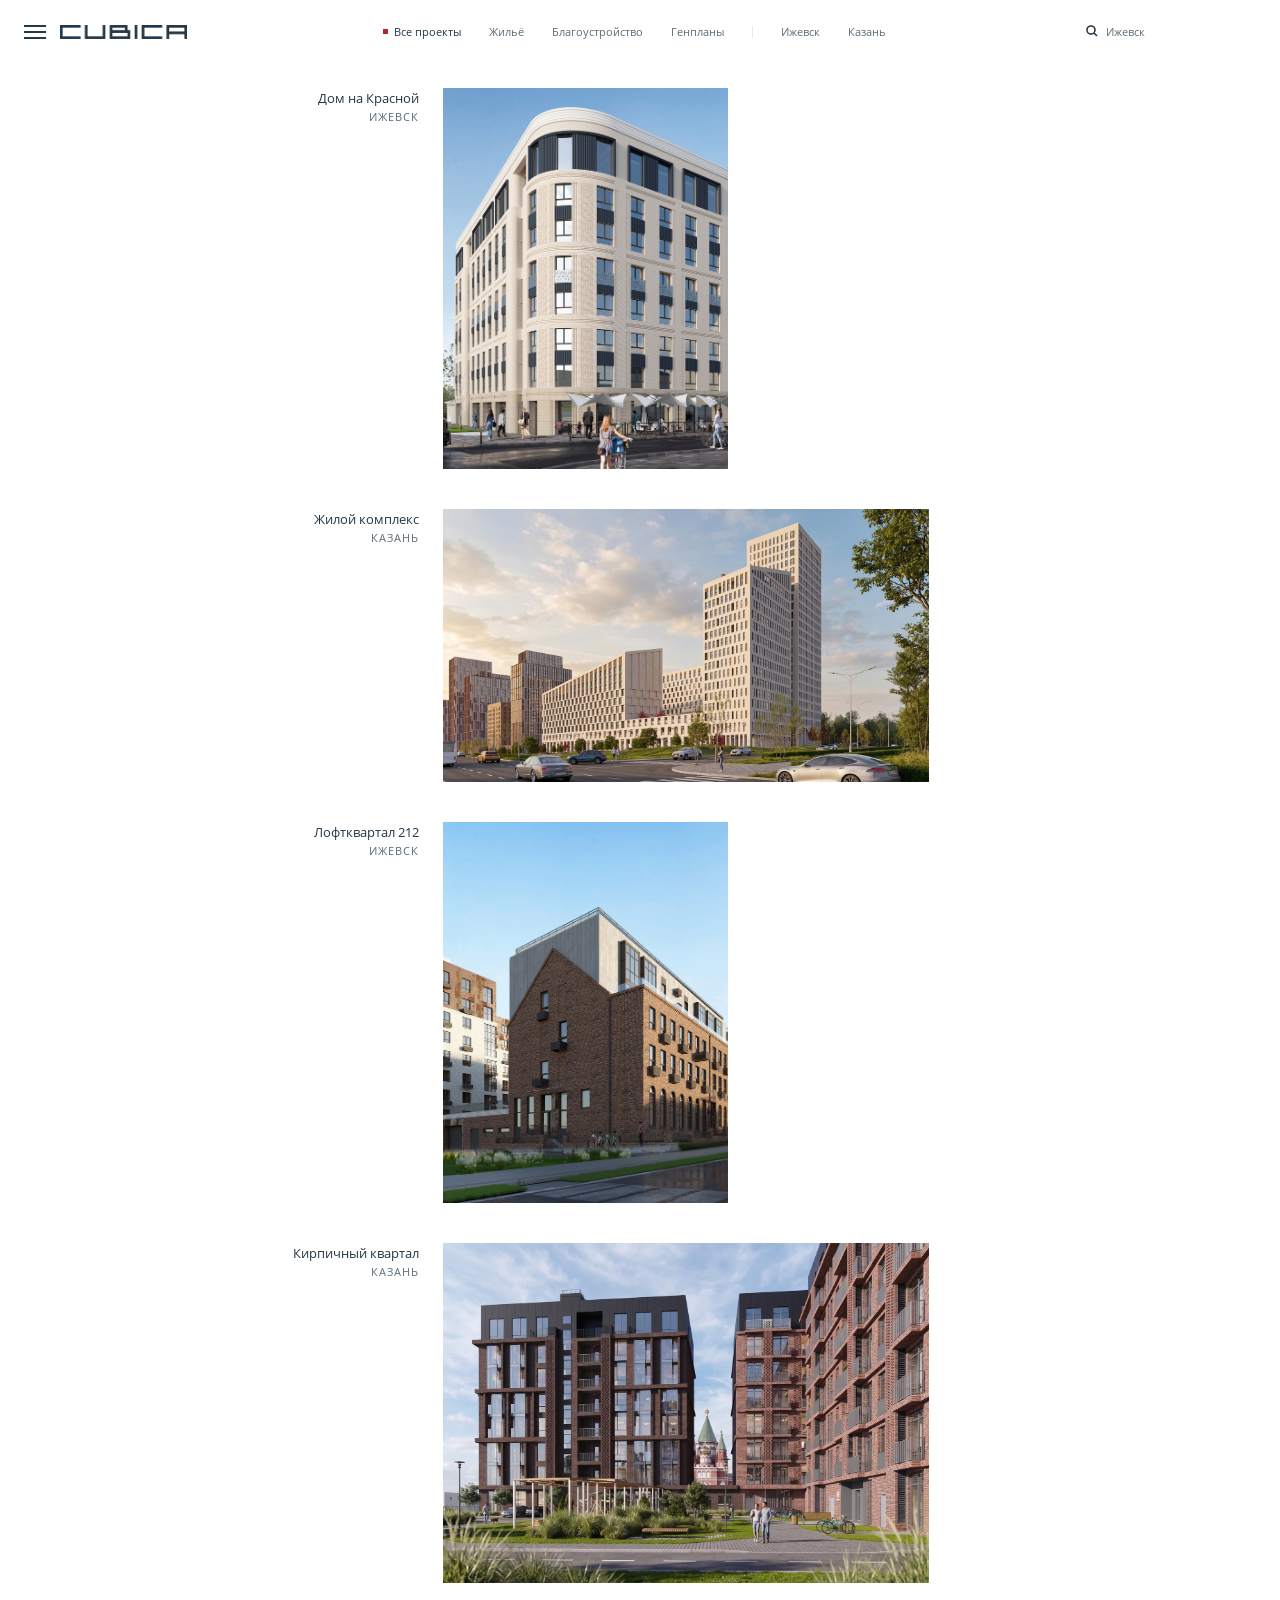
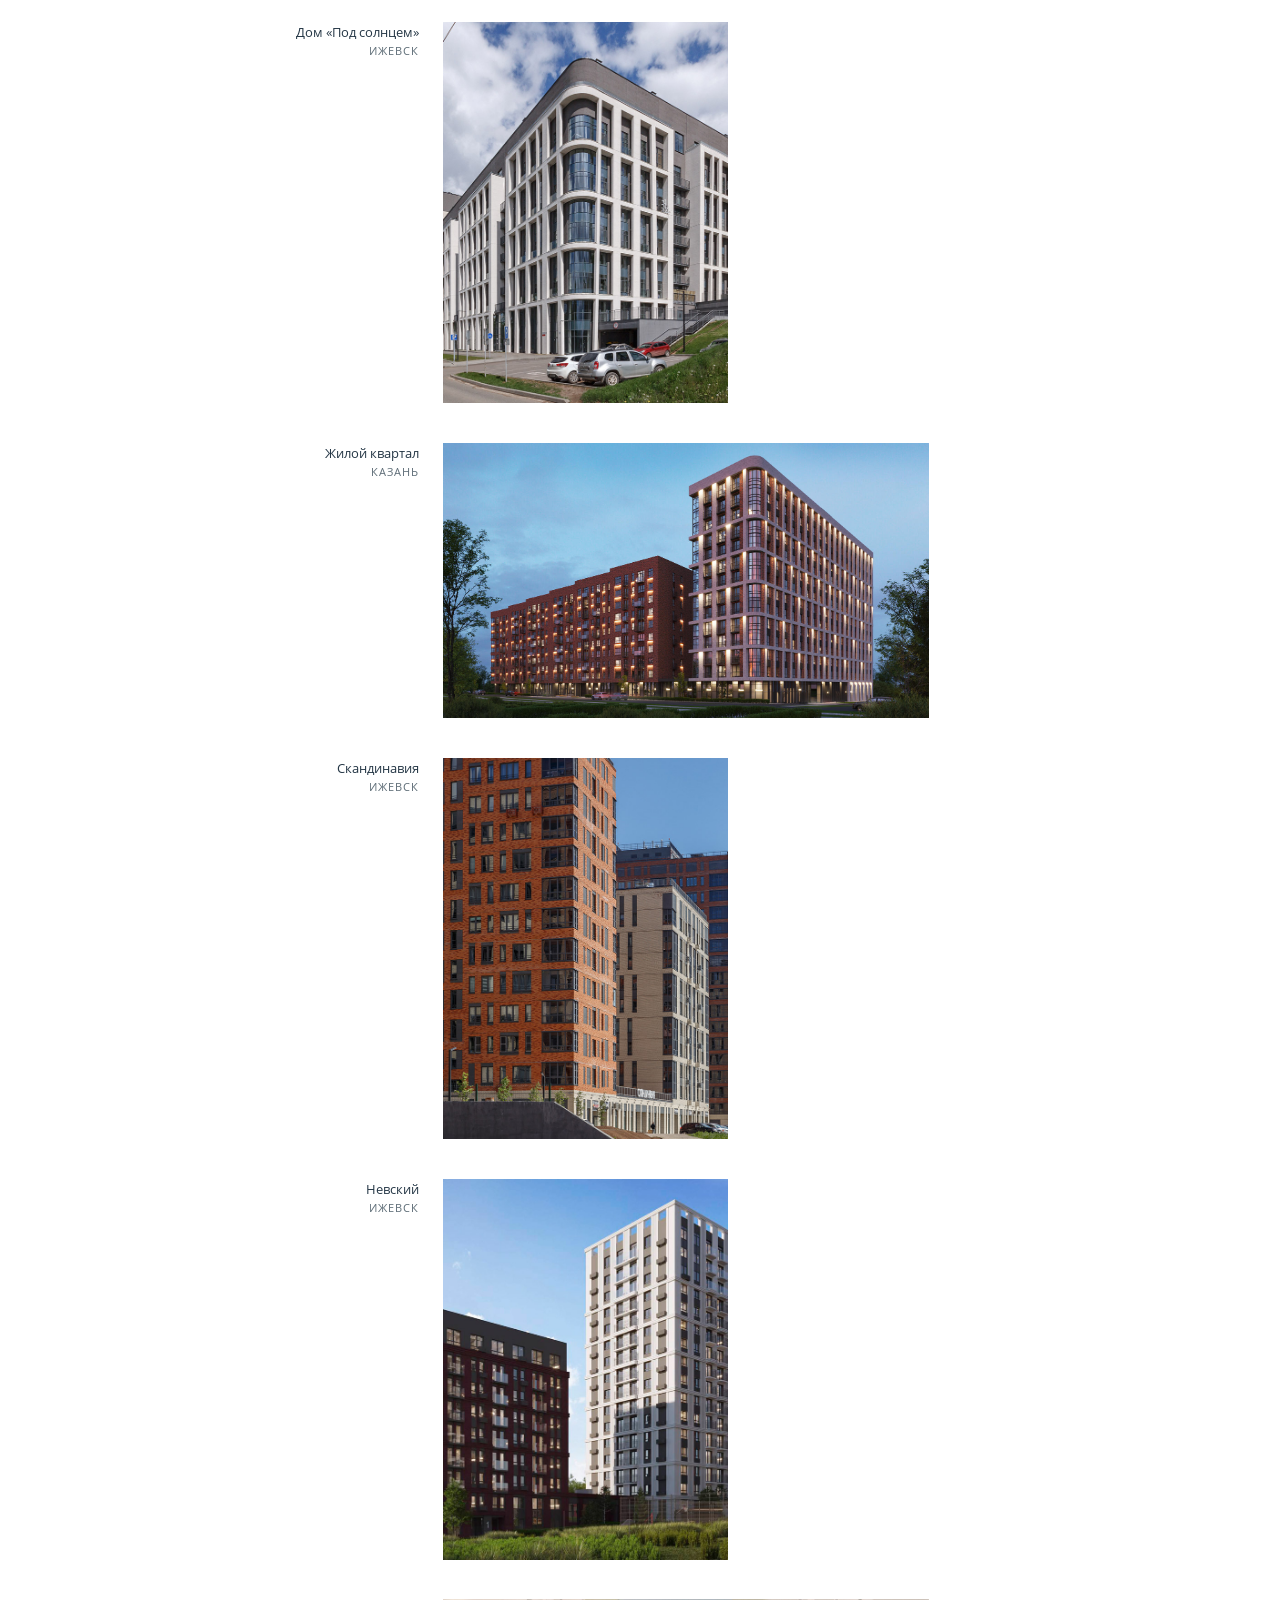
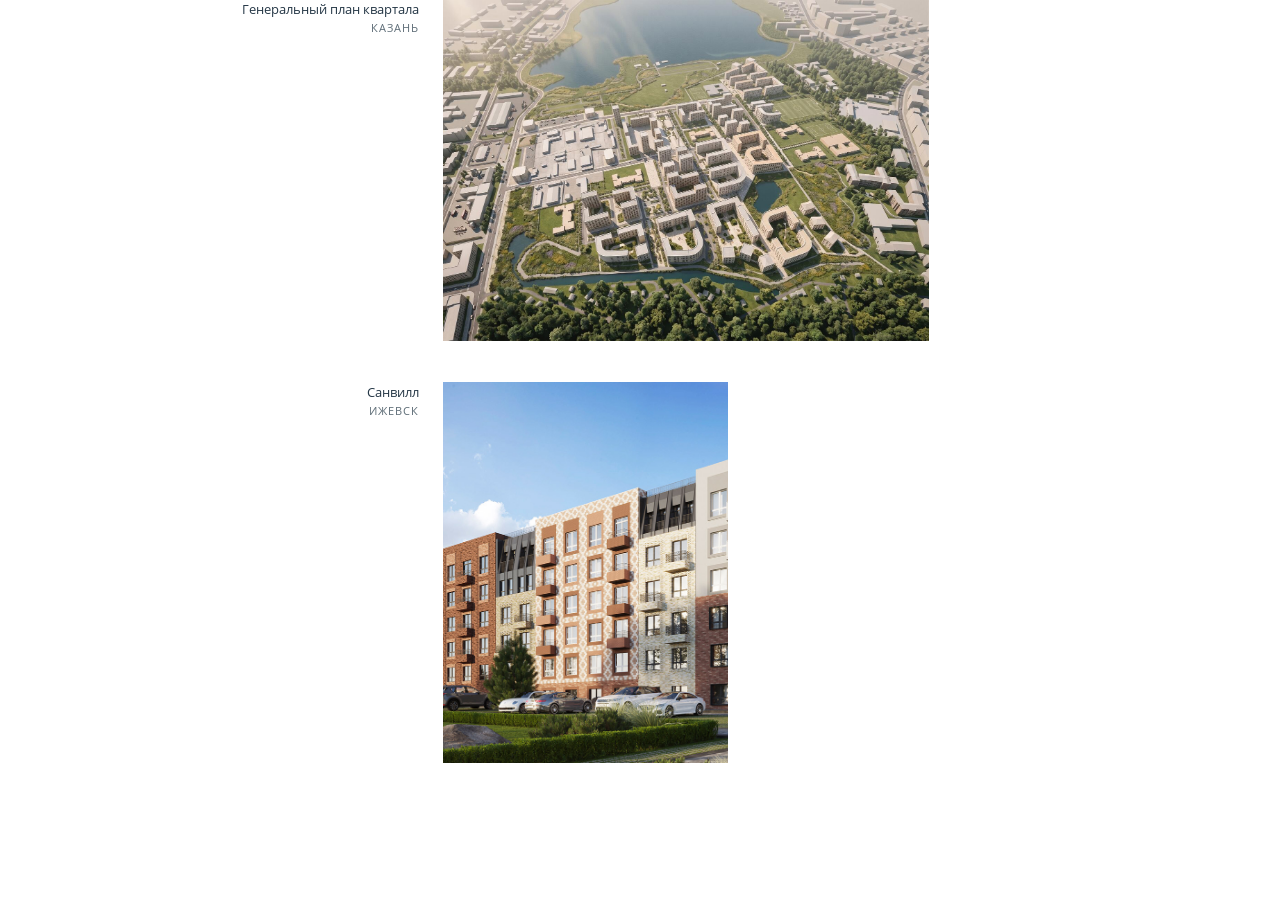
==== commit 697663c4: "Главная: раскрывающиеся проекты вместо ленты, 4 проекта Казани с фото; убраны фон-макет и значки из " ====
--- a/index.html
+++ b/index.html
@@ -48,8 +48,7 @@
 <h1 class="caps" style="position:absolute;left:-9999px">Проекты архитектурного бюро «Кубика»</h1>
   <article class="row" id="krasnaya" data-tags="housing izh" style="--cw:34cqi;--k0:1.3371">
     <div class="row__meta">
-      <button class="row__toggle" aria-expanded="false" aria-controls="krasnaya-more">
-        <span data-pict="krasnaya"></span><b>Дом на Красной</b><span class="caps">Ижевск</span>
+      <button class="row__toggle" aria-expanded="false" aria-controls="krasnaya-more"><b>Дом на Красной</b><span class="caps">Ижевск</span>
       </button>
       <div class="row__more" id="krasnaya-more">
         <div class="row__inner">
@@ -64,8 +63,7 @@
   </article>
   <article class="row" id="kzn1" data-tags="housing landscape kzn" style="--cw:58cqi;--k0:0.5629">
     <div class="row__meta">
-      <button class="row__toggle" aria-expanded="false" aria-controls="kzn1-more">
-        <span data-pict="ktowers"></span><b>Жилой комплекс</b><span class="caps">Казань</span>
+      <button class="row__toggle" aria-expanded="false" aria-controls="kzn1-more"><b>Жилой комплекс</b><span class="caps">Казань</span>
       </button>
       <div class="row__more" id="kzn1-more">
         <div class="row__inner">
@@ -80,8 +78,7 @@
   </article>
   <article class="row" id="loft" data-tags="housing izh" style="--cw:34cqi;--k0:1.3371">
     <div class="row__meta">
-      <button class="row__toggle" aria-expanded="false" aria-controls="loft-more">
-        <span data-pict="loft"></span><b>Лофтквартал 212</b><span class="caps">Ижевск</span>
+      <button class="row__toggle" aria-expanded="false" aria-controls="loft-more"><b>Лофтквартал 212</b><span class="caps">Ижевск</span>
       </button>
       <div class="row__more" id="loft-more">
         <div class="row__inner">
@@ -96,8 +93,7 @@
   </article>
   <article class="row" id="kzn2" data-tags="housing kzn" style="--cw:58cqi;--k0:0.6993">
     <div class="row__meta">
-      <button class="row__toggle" aria-expanded="false" aria-controls="kzn2-more">
-        <span data-pict="kquarter"></span><b>Кирпичный квартал</b><span class="caps">Казань</span>
+      <button class="row__toggle" aria-expanded="false" aria-controls="kzn2-more"><b>Кирпичный квартал</b><span class="caps">Казань</span>
       </button>
       <div class="row__more" id="kzn2-more">
         <div class="row__inner">
@@ -112,8 +108,7 @@
   </article>
   <article class="row" id="sun" data-tags="housing izh" style="--cw:34cqi;--k0:1.3371">
     <div class="row__meta">
-      <button class="row__toggle" aria-expanded="false" aria-controls="sun-more">
-        <span data-pict="sun"></span><b>Дом «Под солнцем»</b><span class="caps">Ижевск</span>
+      <button class="row__toggle" aria-expanded="false" aria-controls="sun-more"><b>Дом «Под солнцем»</b><span class="caps">Ижевск</span>
       </button>
       <div class="row__more" id="sun-more">
         <div class="row__inner">
@@ -128,8 +123,7 @@
   </article>
   <article class="row" id="kzn3" data-tags="housing kzn" style="--cw:58cqi;--k0:0.5664">
     <div class="row__meta">
-      <button class="row__toggle" aria-expanded="false" aria-controls="kzn3-more">
-        <span data-pict="kevening"></span><b>Жилой квартал</b><span class="caps">Казань</span>
+      <button class="row__toggle" aria-expanded="false" aria-controls="kzn3-more"><b>Жилой квартал</b><span class="caps">Казань</span>
       </button>
       <div class="row__more" id="kzn3-more">
         <div class="row__inner">
@@ -144,8 +138,7 @@
   </article>
   <article class="row" id="scand" data-tags="housing izh" style="--cw:34cqi;--k0:1.3371">
     <div class="row__meta">
-      <button class="row__toggle" aria-expanded="false" aria-controls="scand-more">
-        <span data-pict="scand"></span><b>Скандинавия</b><span class="caps">Ижевск</span>
+      <button class="row__toggle" aria-expanded="false" aria-controls="scand-more"><b>Скандинавия</b><span class="caps">Ижевск</span>
       </button>
       <div class="row__more" id="scand-more">
         <div class="row__inner">
@@ -160,8 +153,7 @@
   </article>
   <article class="row" id="nevsky" data-tags="housing izh" style="--cw:34cqi;--k0:1.3371">
     <div class="row__meta">
-      <button class="row__toggle" aria-expanded="false" aria-controls="nevsky-more">
-        <span data-pict="nevsky"></span><b>Невский</b><span class="caps">Ижевск</span>
+      <button class="row__toggle" aria-expanded="false" aria-controls="nevsky-more"><b>Невский</b><span class="caps">Ижевск</span>
       </button>
       <div class="row__more" id="nevsky-more">
         <div class="row__inner">
@@ -176,8 +168,7 @@
   </article>
   <article class="row" id="kzn4" data-tags="plan kzn" style="--cw:58cqi;--k0:0.7050">
     <div class="row__meta">
-      <button class="row__toggle" aria-expanded="false" aria-controls="kzn4-more">
-        <span data-pict="kplan"></span><b>Генеральный план квартала</b><span class="caps">Казань</span>
+      <button class="row__toggle" aria-expanded="false" aria-controls="kzn4-more"><b>Генеральный план квартала</b><span class="caps">Казань</span>
       </button>
       <div class="row__more" id="kzn4-more">
         <div class="row__inner">
@@ -192,8 +183,7 @@
   </article>
   <article class="row" id="sunvill" data-tags="housing izh" style="--cw:34cqi;--k0:1.3371">
     <div class="row__meta">
-      <button class="row__toggle" aria-expanded="false" aria-controls="sunvill-more">
-        <span data-pict="sunvill"></span><b>Санвилл</b><span class="caps">Ижевск</span>
+      <button class="row__toggle" aria-expanded="false" aria-controls="sunvill-more"><b>Санвилл</b><span class="caps">Ижевск</span>
       </button>
       <div class="row__more" id="sunvill-more">
         <div class="row__inner">
--- a/assets/site.css
+++ b/assets/site.css
@@ -25,14 +25,6 @@
 
 .home, .proj, .about { position: relative; z-index: 1; }
 
-/* Значок проекта: объёмная схема из блоков */
-.mass { display: block; width: 48px; height: 48px; flex: none; }
-.mass svg { width: 100%; height: 100%; overflow: visible; }
-.mass polygon { stroke: var(--ink); stroke-width: .8; stroke-linejoin: round; transition: fill .3s var(--ease); }
-.mass .t { fill: var(--white); }
-.mass .l { fill: #d3d9de; }
-.mass .r { fill: var(--slate); }
-.passport .mass { width: 96px; height: 96px; }
 
 /* Верхняя панель */
 .bar { position: fixed; inset: 0 0 auto; height: var(--bar); z-index: 30; background: rgba(255,255,255,.96); display: grid; grid-template-columns: 1fr auto 1fr; align-items: center; padding: 0 24px; }
@@ -60,8 +52,8 @@
 .row__toggle { display: grid; justify-items: end; gap: 10px; text-align: right; cursor: pointer; }
 .row__toggle b { font-weight: 400; font-size: 13px; line-height: 1.3; }
 .row__toggle .caps { color: var(--muted); margin-top: -8px; }
+.row__toggle { padding-top: 2px; }
 .row__toggle:hover b, .row.open .row__toggle b { color: var(--brick); }
-.row__toggle:hover .mass .t, .row.open .mass .t { fill: var(--brick); }
 
 /* Детали раскрываются плавно: grid-rows 0fr -> 1fr */
 .row__more { display: grid; grid-template-rows: 0fr; transition: grid-template-rows .6s var(--ease); }
@@ -148,7 +140,7 @@
   .home { padding: calc(var(--bar) + 16px) 16px 80px; }
   .row { display: block; margin-bottom: 36px; }
   .row__meta, .row__toggle, .row__inner { justify-self: stretch; justify-items: start; text-align: left; }
-  .row__toggle { grid-template-columns: auto 1fr auto; align-items: center; width: 100%; }
+  .row__toggle { grid-template-columns: 1fr auto; align-items: baseline; width: 100%; }
   .row__toggle .caps { margin: 0; }
   .row__inner { grid-template-columns: 1fr; padding-bottom: 12px; }
   .row__inner dl { grid-template-columns: 1fr 1fr; width: 100%; margin-top: 16px; }
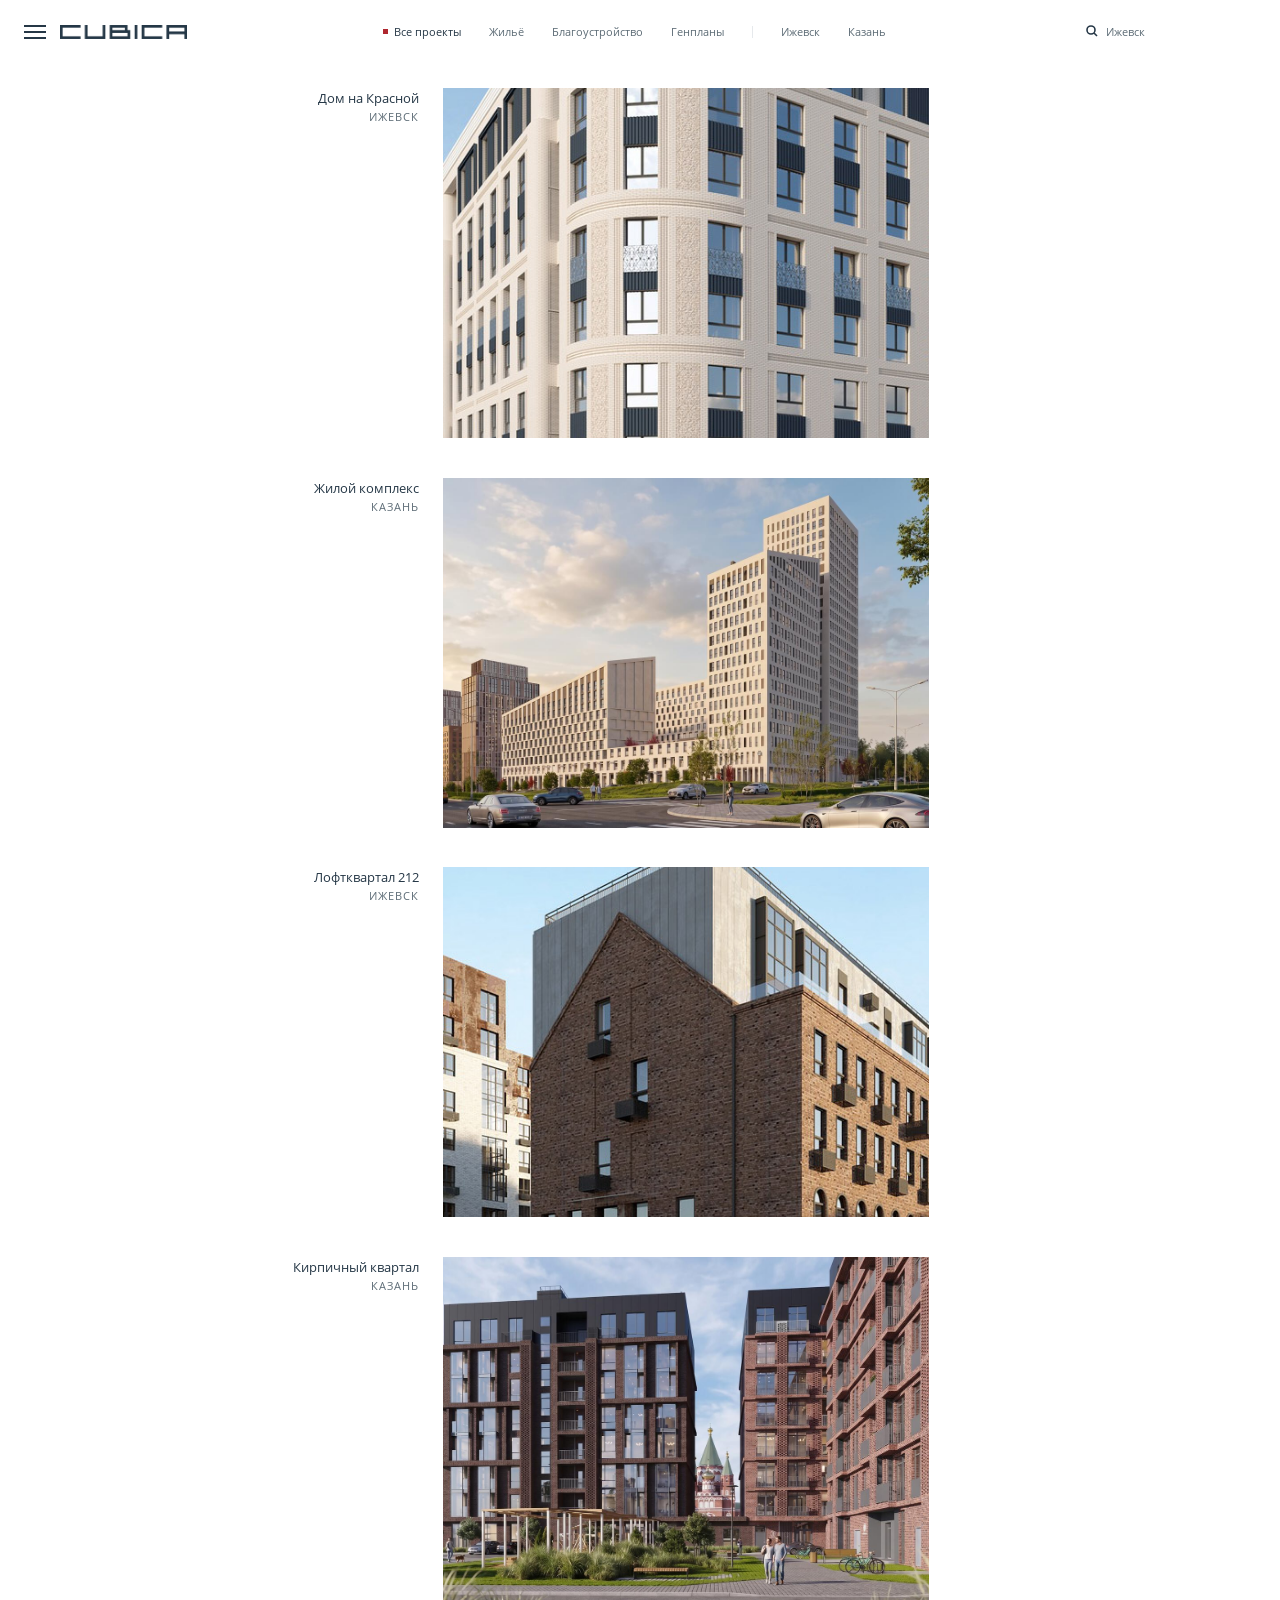
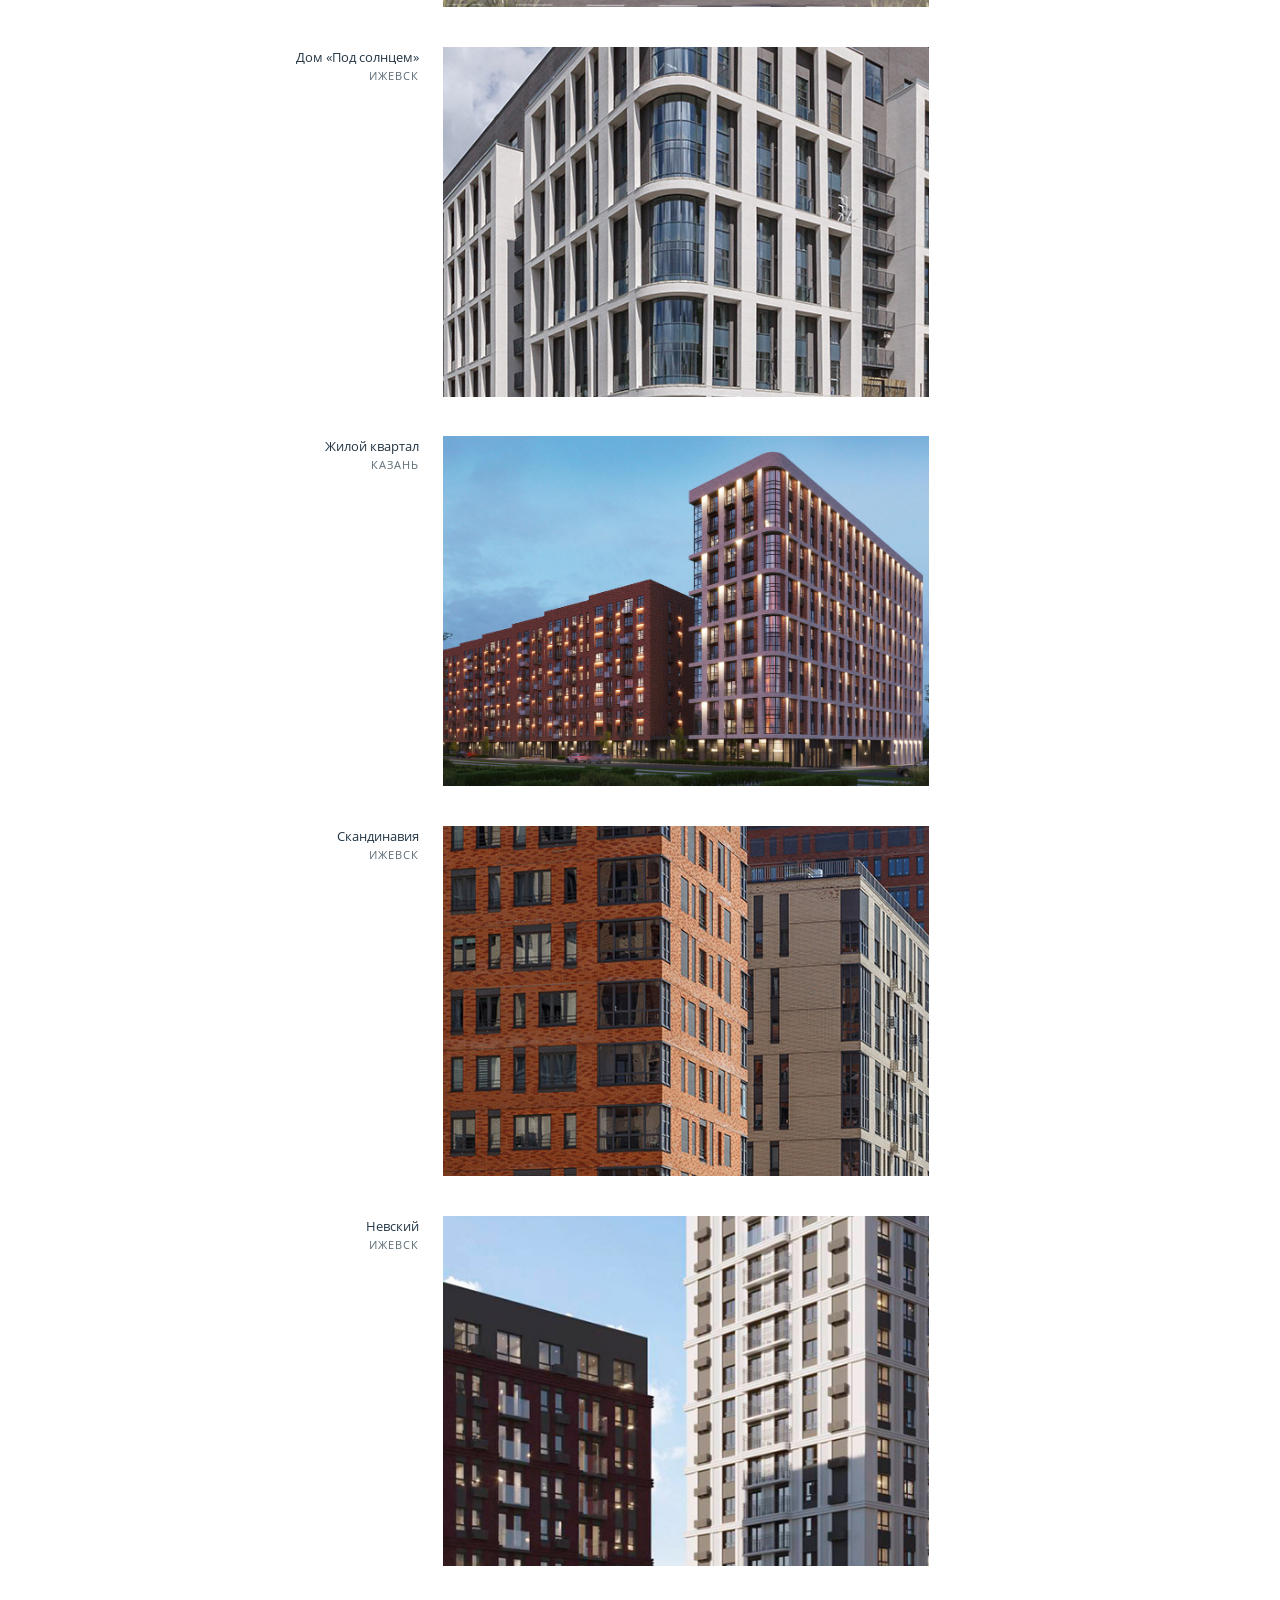
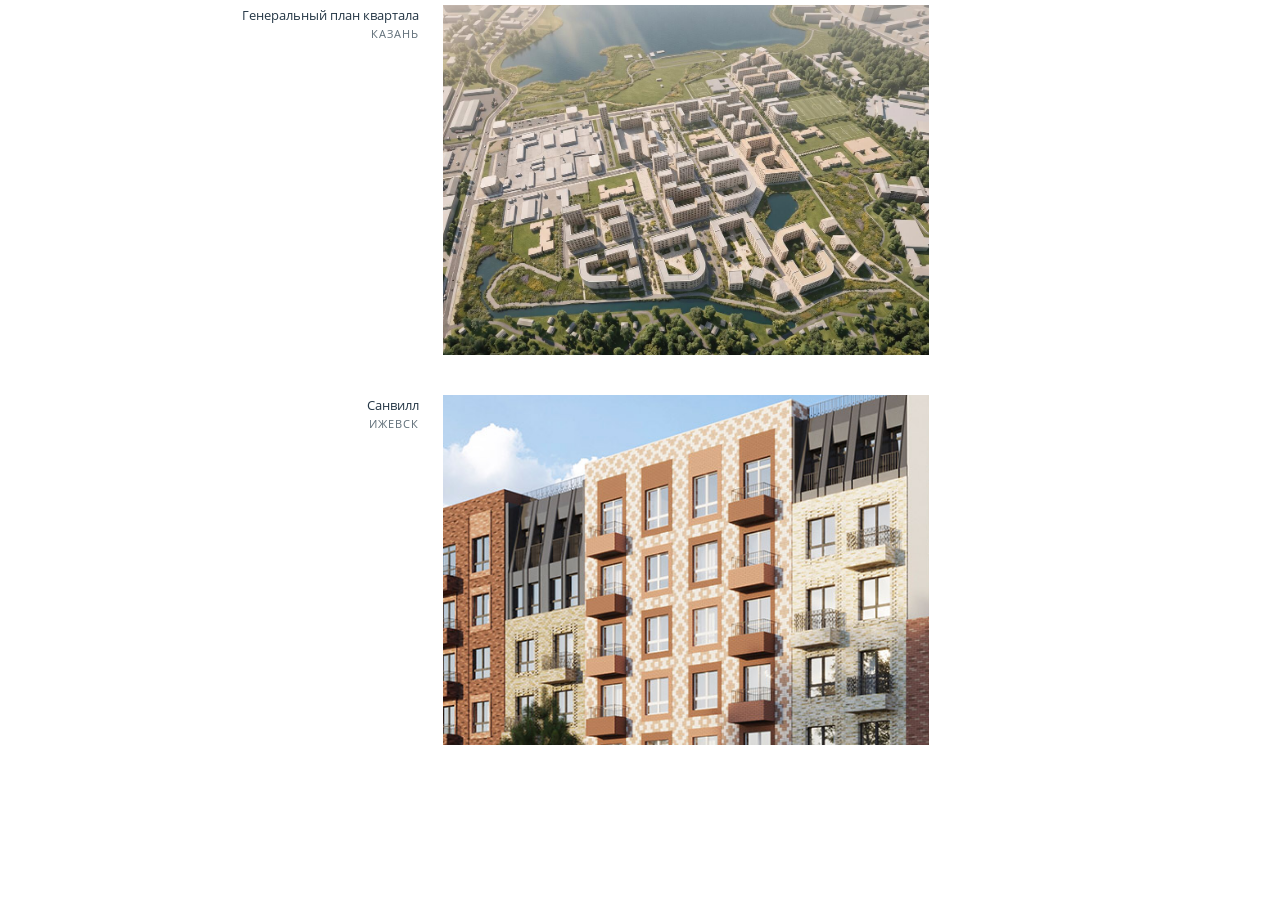
==== commit 8ebfab3b: "Одинаковый размер всех кадров и эффект глубины при листании ленты Co-Authored-By: Claude Opus 5 <nor" ====
--- a/index.html
+++ b/index.html
@@ -46,7 +46,7 @@
 </div>
 <main class="home">
 <h1 class="caps" style="position:absolute;left:-9999px">Проекты архитектурного бюро «Кубика»</h1>
-  <article class="row" id="krasnaya" data-tags="housing izh" style="--cw:34cqi;--k0:1.3371">
+  <article class="row" id="krasnaya" data-tags="housing izh">
     <div class="row__meta">
       <button class="row__toggle" aria-expanded="false" aria-controls="krasnaya-more"><b>Дом на Красной</b><span class="caps">Ижевск</span>
       </button>
@@ -59,9 +59,9 @@
         </div>
       </div>
     </div>
-    <div class="row__media"><div class="strip" tabindex="-1"><figure class="shot" style="--k:1.3371"><img src="assets/img/izh-dom-na-krasnoy.jpg" alt="Дом на Красной, Ижевск, фото 1"></figure><figure class="shot" style="--k:0.7383"><img src="assets/img/krasnaya-cover.jpg" alt="Дом на Красной, Ижевск, фото 2" loading="lazy"></figure><figure class="shot" style="--k:0.7172"><img src="assets/img/krasnaya-dvor.jpg" alt="Дом на Красной, Ижевск, фото 3" loading="lazy"></figure><figure class="shot" style="--k:0.7023"><img src="assets/img/krasnaya-fasad.jpg" alt="Дом на Красной, Ижевск, фото 4" loading="lazy"></figure></div></div>
-  </article>
-  <article class="row" id="kzn1" data-tags="housing landscape kzn" style="--cw:58cqi;--k0:0.5629">
+    <div class="row__media"><div class="strip" tabindex="-1"><figure class="shot"><img src="assets/img/izh-dom-na-krasnoy.jpg" alt="Дом на Красной, Ижевск, фото 1"></figure><figure class="shot"><img src="assets/img/krasnaya-cover.jpg" alt="Дом на Красной, Ижевск, фото 2" loading="lazy"></figure><figure class="shot"><img src="assets/img/krasnaya-dvor.jpg" alt="Дом на Красной, Ижевск, фото 3" loading="lazy"></figure><figure class="shot"><img src="assets/img/krasnaya-fasad.jpg" alt="Дом на Красной, Ижевск, фото 4" loading="lazy"></figure></div></div>
+  </article>
+  <article class="row" id="kzn1" data-tags="housing landscape kzn">
     <div class="row__meta">
       <button class="row__toggle" aria-expanded="false" aria-controls="kzn1-more"><b>Жилой комплекс</b><span class="caps">Казань</span>
       </button>
@@ -74,24 +74,24 @@
         </div>
       </div>
     </div>
-    <div class="row__media"><div class="strip" tabindex="-1"><figure class="shot" style="--k:0.5629"><img src="assets/img/kzn-1.1.jpg" alt="Жилой комплекс, Казань, фото 1"></figure><figure class="shot" style="--k:0.5629"><img src="assets/img/kzn-1.2.jpg" alt="Жилой комплекс, Казань, фото 2" loading="lazy"></figure><figure class="shot" style="--k:0.5629"><img src="assets/img/kzn-1.3.jpg" alt="Жилой комплекс, Казань, фото 3" loading="lazy"></figure><figure class="shot" style="--k:0.5629"><img src="assets/img/kzn-1.4.jpg" alt="Жилой комплекс, Казань, фото 4" loading="lazy"></figure><figure class="shot" style="--k:0.5629"><img src="assets/img/kzn-1.5.jpg" alt="Жилой комплекс, Казань, фото 5" loading="lazy"></figure><figure class="shot" style="--k:0.5629"><img src="assets/img/kzn-1.6.jpg" alt="Жилой комплекс, Казань, фото 6" loading="lazy"></figure><figure class="shot" style="--k:0.5629"><img src="assets/img/kzn-1.7.jpg" alt="Жилой комплекс, Казань, фото 7" loading="lazy"></figure><figure class="shot" style="--k:0.5629"><img src="assets/img/kzn-1.8.jpg" alt="Жилой комплекс, Казань, фото 8" loading="lazy"></figure></div></div>
-  </article>
-  <article class="row" id="loft" data-tags="housing izh" style="--cw:34cqi;--k0:1.3371">
+    <div class="row__media"><div class="strip" tabindex="-1"><figure class="shot"><img src="assets/img/kzn-1.1.jpg" alt="Жилой комплекс, Казань, фото 1"></figure><figure class="shot"><img src="assets/img/kzn-1.2.jpg" alt="Жилой комплекс, Казань, фото 2" loading="lazy"></figure><figure class="shot"><img src="assets/img/kzn-1.3.jpg" alt="Жилой комплекс, Казань, фото 3" loading="lazy"></figure><figure class="shot"><img src="assets/img/kzn-1.4.jpg" alt="Жилой комплекс, Казань, фото 4" loading="lazy"></figure><figure class="shot"><img src="assets/img/kzn-1.5.jpg" alt="Жилой комплекс, Казань, фото 5" loading="lazy"></figure><figure class="shot"><img src="assets/img/kzn-1.6.jpg" alt="Жилой комплекс, Казань, фото 6" loading="lazy"></figure><figure class="shot"><img src="assets/img/kzn-1.7.jpg" alt="Жилой комплекс, Казань, фото 7" loading="lazy"></figure><figure class="shot"><img src="assets/img/kzn-1.8.jpg" alt="Жилой комплекс, Казань, фото 8" loading="lazy"></figure></div></div>
+  </article>
+  <article class="row" id="loft" data-tags="housing izh">
     <div class="row__meta">
       <button class="row__toggle" aria-expanded="false" aria-controls="loft-more"><b>Лофтквартал 212</b><span class="caps">Ижевск</span>
       </button>
       <div class="row__more" id="loft-more">
         <div class="row__inner">
-          <dl class="caps"><div><dt>Тип</dt><dd>Жилой комплекс</dd></div><div><dt>Материалы</dt><dd>1 фото</dd></div></dl>
-          
-          
-          <button class="row__close caps">Свернуть</button>
-        </div>
-      </div>
-    </div>
-    <div class="row__media"><div class="strip" tabindex="-1"><figure class="shot" style="--k:1.3371"><img src="assets/img/izh-loftkvartal.jpg" alt="Лофтквартал 212, Ижевск, фото 1"></figure></div></div>
-  </article>
-  <article class="row" id="kzn2" data-tags="housing kzn" style="--cw:58cqi;--k0:0.6993">
+          <dl class="caps"><div><dt>Тип</dt><dd>Жилой комплекс</dd></div><div><dt>Материалы</dt><dd>5 фото</dd></div></dl>
+          <div class="row__nav"><button class="caps" data-step="-1" aria-label="Предыдущее фото">Назад</button><span class="caps row__count">1 / 5</span><button class="caps" data-step="1" aria-label="Следующее фото">Далее</button></div>
+          
+          <button class="row__close caps">Свернуть</button>
+        </div>
+      </div>
+    </div>
+    <div class="row__media"><div class="strip" tabindex="-1"><figure class="shot"><img src="assets/img/izh-loftkvartal.jpg" alt="Лофтквартал 212, Ижевск, фото 1"></figure><figure class="shot"><img src="assets/img/izh-loftkvartal-1.jpg" alt="Лофтквартал 212, Ижевск, фото 2" loading="lazy"></figure><figure class="shot"><img src="assets/img/izh-loftkvartal-2.jpg" alt="Лофтквартал 212, Ижевск, фото 3" loading="lazy"></figure><figure class="shot"><img src="assets/img/izh-loftkvartal-3.jpg" alt="Лофтквартал 212, Ижевск, фото 4" loading="lazy"></figure><figure class="shot"><img src="assets/img/izh-loftkvartal-4.jpg" alt="Лофтквартал 212, Ижевск, фото 5" loading="lazy"></figure></div></div>
+  </article>
+  <article class="row" id="kzn2" data-tags="housing kzn">
     <div class="row__meta">
       <button class="row__toggle" aria-expanded="false" aria-controls="kzn2-more"><b>Кирпичный квартал</b><span class="caps">Казань</span>
       </button>
@@ -104,24 +104,24 @@
         </div>
       </div>
     </div>
-    <div class="row__media"><div class="strip" tabindex="-1"><figure class="shot" style="--k:0.6993"><img src="assets/img/kzn-2.5.jpg" alt="Кирпичный квартал, Казань, фото 1"></figure><figure class="shot" style="--k:0.6993"><img src="assets/img/kzn-2.1.jpg" alt="Кирпичный квартал, Казань, фото 2" loading="lazy"></figure><figure class="shot" style="--k:0.6993"><img src="assets/img/kzn-2.2.jpg" alt="Кирпичный квартал, Казань, фото 3" loading="lazy"></figure><figure class="shot" style="--k:0.6993"><img src="assets/img/kzn-2.3.jpg" alt="Кирпичный квартал, Казань, фото 4" loading="lazy"></figure><figure class="shot" style="--k:0.6993"><img src="assets/img/kzn-2.4.jpg" alt="Кирпичный квартал, Казань, фото 5" loading="lazy"></figure><figure class="shot" style="--k:0.5629"><img src="assets/img/kzn-2.6.jpg" alt="Кирпичный квартал, Казань, фото 6" loading="lazy"></figure><figure class="shot" style="--k:0.5629"><img src="assets/img/kzn-2.7.jpg" alt="Кирпичный квартал, Казань, фото 7" loading="lazy"></figure><figure class="shot" style="--k:0.5629"><img src="assets/img/kzn-2.8.jpg" alt="Кирпичный квартал, Казань, фото 8" loading="lazy"></figure></div></div>
-  </article>
-  <article class="row" id="sun" data-tags="housing izh" style="--cw:34cqi;--k0:1.3371">
+    <div class="row__media"><div class="strip" tabindex="-1"><figure class="shot"><img src="assets/img/kzn-2.5.jpg" alt="Кирпичный квартал, Казань, фото 1"></figure><figure class="shot"><img src="assets/img/kzn-2.1.jpg" alt="Кирпичный квартал, Казань, фото 2" loading="lazy"></figure><figure class="shot"><img src="assets/img/kzn-2.2.jpg" alt="Кирпичный квартал, Казань, фото 3" loading="lazy"></figure><figure class="shot"><img src="assets/img/kzn-2.3.jpg" alt="Кирпичный квартал, Казань, фото 4" loading="lazy"></figure><figure class="shot"><img src="assets/img/kzn-2.4.jpg" alt="Кирпичный квартал, Казань, фото 5" loading="lazy"></figure><figure class="shot"><img src="assets/img/kzn-2.6.jpg" alt="Кирпичный квартал, Казань, фото 6" loading="lazy"></figure><figure class="shot"><img src="assets/img/kzn-2.7.jpg" alt="Кирпичный квартал, Казань, фото 7" loading="lazy"></figure><figure class="shot"><img src="assets/img/kzn-2.8.jpg" alt="Кирпичный квартал, Казань, фото 8" loading="lazy"></figure></div></div>
+  </article>
+  <article class="row" id="sun" data-tags="housing izh">
     <div class="row__meta">
       <button class="row__toggle" aria-expanded="false" aria-controls="sun-more"><b>Дом «Под солнцем»</b><span class="caps">Ижевск</span>
       </button>
       <div class="row__more" id="sun-more">
         <div class="row__inner">
-          <dl class="caps"><div><dt>Тип</dt><dd>Жилой комплекс</dd></div><div><dt>Материалы</dt><dd>1 фото</dd></div></dl>
-          
-          
-          <button class="row__close caps">Свернуть</button>
-        </div>
-      </div>
-    </div>
-    <div class="row__media"><div class="strip" tabindex="-1"><figure class="shot" style="--k:1.3371"><img src="assets/img/izh-pod-solncem.jpg" alt="Дом «Под солнцем», Ижевск, фото 1"></figure></div></div>
-  </article>
-  <article class="row" id="kzn3" data-tags="housing kzn" style="--cw:58cqi;--k0:0.5664">
+          <dl class="caps"><div><dt>Тип</dt><dd>Жилой комплекс</dd></div><div><dt>Материалы</dt><dd>5 фото</dd></div></dl>
+          <div class="row__nav"><button class="caps" data-step="-1" aria-label="Предыдущее фото">Назад</button><span class="caps row__count">1 / 5</span><button class="caps" data-step="1" aria-label="Следующее фото">Далее</button></div>
+          
+          <button class="row__close caps">Свернуть</button>
+        </div>
+      </div>
+    </div>
+    <div class="row__media"><div class="strip" tabindex="-1"><figure class="shot"><img src="assets/img/izh-pod-solncem.jpg" alt="Дом «Под солнцем», Ижевск, фото 1"></figure><figure class="shot"><img src="assets/img/izh-pod-solncem-1.jpg" alt="Дом «Под солнцем», Ижевск, фото 2" loading="lazy"></figure><figure class="shot"><img src="assets/img/izh-pod-solncem-2.jpg" alt="Дом «Под солнцем», Ижевск, фото 3" loading="lazy"></figure><figure class="shot"><img src="assets/img/izh-pod-solncem-3.jpg" alt="Дом «Под солнцем», Ижевск, фото 4" loading="lazy"></figure><figure class="shot"><img src="assets/img/izh-pod-solncem-4.jpg" alt="Дом «Под солнцем», Ижевск, фото 5" loading="lazy"></figure></div></div>
+  </article>
+  <article class="row" id="kzn3" data-tags="housing kzn">
     <div class="row__meta">
       <button class="row__toggle" aria-expanded="false" aria-controls="kzn3-more"><b>Жилой квартал</b><span class="caps">Казань</span>
       </button>
@@ -134,39 +134,39 @@
         </div>
       </div>
     </div>
-    <div class="row__media"><div class="strip" tabindex="-1"><figure class="shot" style="--k:0.5664"><img src="assets/img/kzn-3.6.jpg" alt="Жилой квартал, Казань, фото 1"></figure><figure class="shot" style="--k:0.6064"><img src="assets/img/kzn-3.1.jpg" alt="Жилой квартал, Казань, фото 2" loading="lazy"></figure><figure class="shot" style="--k:0.5629"><img src="assets/img/kzn-3.2.jpg" alt="Жилой квартал, Казань, фото 3" loading="lazy"></figure><figure class="shot" style="--k:0.6250"><img src="assets/img/kzn-3.3.jpg" alt="Жилой квартал, Казань, фото 4" loading="lazy"></figure><figure class="shot" style="--k:0.5629"><img src="assets/img/kzn-3.4.jpg" alt="Жилой квартал, Казань, фото 5" loading="lazy"></figure><figure class="shot" style="--k:0.5664"><img src="assets/img/kzn-3.5.jpg" alt="Жилой квартал, Казань, фото 6" loading="lazy"></figure><figure class="shot" style="--k:0.5664"><img src="assets/img/kzn-3.7.jpg" alt="Жилой квартал, Казань, фото 7" loading="lazy"></figure></div></div>
-  </article>
-  <article class="row" id="scand" data-tags="housing izh" style="--cw:34cqi;--k0:1.3371">
+    <div class="row__media"><div class="strip" tabindex="-1"><figure class="shot"><img src="assets/img/kzn-3.6.jpg" alt="Жилой квартал, Казань, фото 1"></figure><figure class="shot"><img src="assets/img/kzn-3.1.jpg" alt="Жилой квартал, Казань, фото 2" loading="lazy"></figure><figure class="shot"><img src="assets/img/kzn-3.2.jpg" alt="Жилой квартал, Казань, фото 3" loading="lazy"></figure><figure class="shot"><img src="assets/img/kzn-3.3.jpg" alt="Жилой квартал, Казань, фото 4" loading="lazy"></figure><figure class="shot"><img src="assets/img/kzn-3.4.jpg" alt="Жилой квартал, Казань, фото 5" loading="lazy"></figure><figure class="shot"><img src="assets/img/kzn-3.5.jpg" alt="Жилой квартал, Казань, фото 6" loading="lazy"></figure><figure class="shot"><img src="assets/img/kzn-3.7.jpg" alt="Жилой квартал, Казань, фото 7" loading="lazy"></figure></div></div>
+  </article>
+  <article class="row" id="scand" data-tags="housing izh">
     <div class="row__meta">
       <button class="row__toggle" aria-expanded="false" aria-controls="scand-more"><b>Скандинавия</b><span class="caps">Ижевск</span>
       </button>
       <div class="row__more" id="scand-more">
         <div class="row__inner">
-          <dl class="caps"><div><dt>Тип</dt><dd>Жилой комплекс</dd></div><div><dt>Материалы</dt><dd>1 фото</dd></div></dl>
-          
-          
-          <button class="row__close caps">Свернуть</button>
-        </div>
-      </div>
-    </div>
-    <div class="row__media"><div class="strip" tabindex="-1"><figure class="shot" style="--k:1.3371"><img src="assets/img/izh-skandinaviya.jpg" alt="Скандинавия, Ижевск, фото 1"></figure></div></div>
-  </article>
-  <article class="row" id="nevsky" data-tags="housing izh" style="--cw:34cqi;--k0:1.3371">
+          <dl class="caps"><div><dt>Тип</dt><dd>Жилой комплекс</dd></div><div><dt>Материалы</dt><dd>6 фото</dd></div></dl>
+          <div class="row__nav"><button class="caps" data-step="-1" aria-label="Предыдущее фото">Назад</button><span class="caps row__count">1 / 6</span><button class="caps" data-step="1" aria-label="Следующее фото">Далее</button></div>
+          
+          <button class="row__close caps">Свернуть</button>
+        </div>
+      </div>
+    </div>
+    <div class="row__media"><div class="strip" tabindex="-1"><figure class="shot"><img src="assets/img/izh-skandinaviya.jpg" alt="Скандинавия, Ижевск, фото 1"></figure><figure class="shot"><img src="assets/img/izh-skandinaviya-1.jpg" alt="Скандинавия, Ижевск, фото 2" loading="lazy"></figure><figure class="shot"><img src="assets/img/izh-skandinaviya-2.jpg" alt="Скандинавия, Ижевск, фото 3" loading="lazy"></figure><figure class="shot"><img src="assets/img/izh-skandinaviya-3.jpg" alt="Скандинавия, Ижевск, фото 4" loading="lazy"></figure><figure class="shot"><img src="assets/img/izh-skandinaviya-4.jpg" alt="Скандинавия, Ижевск, фото 5" loading="lazy"></figure><figure class="shot"><img src="assets/img/izh-skandinaviya-5.jpg" alt="Скандинавия, Ижевск, фото 6" loading="lazy"></figure></div></div>
+  </article>
+  <article class="row" id="nevsky" data-tags="housing izh">
     <div class="row__meta">
       <button class="row__toggle" aria-expanded="false" aria-controls="nevsky-more"><b>Невский</b><span class="caps">Ижевск</span>
       </button>
       <div class="row__more" id="nevsky-more">
         <div class="row__inner">
-          <dl class="caps"><div><dt>Тип</dt><dd>Жилой комплекс</dd></div><div><dt>Материалы</dt><dd>1 фото</dd></div></dl>
-          
-          
-          <button class="row__close caps">Свернуть</button>
-        </div>
-      </div>
-    </div>
-    <div class="row__media"><div class="strip" tabindex="-1"><figure class="shot" style="--k:1.3371"><img src="assets/img/izh-nevskiy.jpg" alt="Невский, Ижевск, фото 1"></figure></div></div>
-  </article>
-  <article class="row" id="kzn4" data-tags="plan kzn" style="--cw:58cqi;--k0:0.7050">
+          <dl class="caps"><div><dt>Тип</dt><dd>Жилой комплекс</dd></div><div><dt>Материалы</dt><dd>6 фото</dd></div></dl>
+          <div class="row__nav"><button class="caps" data-step="-1" aria-label="Предыдущее фото">Назад</button><span class="caps row__count">1 / 6</span><button class="caps" data-step="1" aria-label="Следующее фото">Далее</button></div>
+          
+          <button class="row__close caps">Свернуть</button>
+        </div>
+      </div>
+    </div>
+    <div class="row__media"><div class="strip" tabindex="-1"><figure class="shot"><img src="assets/img/izh-nevskiy.jpg" alt="Невский, Ижевск, фото 1"></figure><figure class="shot"><img src="assets/img/izh-nevskiy-1.jpg" alt="Невский, Ижевск, фото 2" loading="lazy"></figure><figure class="shot"><img src="assets/img/izh-nevskiy-2.jpg" alt="Невский, Ижевск, фото 3" loading="lazy"></figure><figure class="shot"><img src="assets/img/izh-nevskiy-3.jpg" alt="Невский, Ижевск, фото 4" loading="lazy"></figure><figure class="shot"><img src="assets/img/izh-nevskiy-4.jpg" alt="Невский, Ижевск, фото 5" loading="lazy"></figure><figure class="shot"><img src="assets/img/izh-nevskiy-5.jpg" alt="Невский, Ижевск, фото 6" loading="lazy"></figure></div></div>
+  </article>
+  <article class="row" id="kzn4" data-tags="plan kzn">
     <div class="row__meta">
       <button class="row__toggle" aria-expanded="false" aria-controls="kzn4-more"><b>Генеральный план квартала</b><span class="caps">Казань</span>
       </button>
@@ -179,22 +179,22 @@
         </div>
       </div>
     </div>
-    <div class="row__media"><div class="strip" tabindex="-1"><figure class="shot" style="--k:0.7050"><img src="assets/img/kzn-4.2.jpg" alt="Генеральный план квартала, Казань, фото 1"></figure><figure class="shot" style="--k:0.6529"><img src="assets/img/kzn-4.1.jpg" alt="Генеральный план квартала, Казань, фото 2" loading="lazy"></figure></div></div>
-  </article>
-  <article class="row" id="sunvill" data-tags="housing izh" style="--cw:34cqi;--k0:1.3371">
+    <div class="row__media"><div class="strip" tabindex="-1"><figure class="shot"><img src="assets/img/kzn-4.2.jpg" alt="Генеральный план квартала, Казань, фото 1"></figure><figure class="shot"><img src="assets/img/kzn-4.1.jpg" alt="Генеральный план квартала, Казань, фото 2" loading="lazy"></figure></div></div>
+  </article>
+  <article class="row" id="sunvill" data-tags="housing izh">
     <div class="row__meta">
       <button class="row__toggle" aria-expanded="false" aria-controls="sunvill-more"><b>Санвилл</b><span class="caps">Ижевск</span>
       </button>
       <div class="row__more" id="sunvill-more">
         <div class="row__inner">
-          <dl class="caps"><div><dt>Тип</dt><dd>Жилой комплекс</dd></div><div><dt>Материалы</dt><dd>1 фото</dd></div></dl>
-          
-          
-          <button class="row__close caps">Свернуть</button>
-        </div>
-      </div>
-    </div>
-    <div class="row__media"><div class="strip" tabindex="-1"><figure class="shot" style="--k:1.3371"><img src="assets/img/izh-sunvill.jpg" alt="Санвилл, Ижевск, фото 1"></figure></div></div>
+          <dl class="caps"><div><dt>Тип</dt><dd>Жилой комплекс</dd></div><div><dt>Материалы</dt><dd>6 фото</dd></div></dl>
+          <div class="row__nav"><button class="caps" data-step="-1" aria-label="Предыдущее фото">Назад</button><span class="caps row__count">1 / 6</span><button class="caps" data-step="1" aria-label="Следующее фото">Далее</button></div>
+          
+          <button class="row__close caps">Свернуть</button>
+        </div>
+      </div>
+    </div>
+    <div class="row__media"><div class="strip" tabindex="-1"><figure class="shot"><img src="assets/img/izh-sunvill.jpg" alt="Санвилл, Ижевск, фото 1"></figure><figure class="shot"><img src="assets/img/izh-sunvill-1.jpg" alt="Санвилл, Ижевск, фото 2" loading="lazy"></figure><figure class="shot"><img src="assets/img/izh-sunvill-2.jpg" alt="Санвилл, Ижевск, фото 3" loading="lazy"></figure><figure class="shot"><img src="assets/img/izh-sunvill-3.jpg" alt="Санвилл, Ижевск, фото 4" loading="lazy"></figure><figure class="shot"><img src="assets/img/izh-sunvill-4.jpg" alt="Санвилл, Ижевск, фото 5" loading="lazy"></figure><figure class="shot"><img src="assets/img/izh-sunvill-5.jpg" alt="Санвилл, Ижевск, фото 6" loading="lazy"></figure></div></div>
   </article>
   <p class="empty caps" hidden>Ничего не нашлось. Попробуйте другой запрос.</p>
 </main>
--- a/assets/site.css
+++ b/assets/site.css
@@ -69,17 +69,18 @@
 .row__link { border-bottom: 1px solid currentColor; }
 .row__close { color: var(--muted); }
 
-/* Медиа-колонка тянется до правого края экрана */
+/* Медиа-колонка тянется до правого края экрана. Все кадры одного размера. */
 .row__media { grid-column: 5 / -1; margin-right: -24px; container-type: inline-size; min-width: 0; }
-.strip { --h: calc(var(--cw) * var(--k0)); display: flex; gap: 16px; height: var(--h); width: var(--cw); overflow: hidden; cursor: pointer; transition: width .7s var(--ease), height .7s var(--ease); scrollbar-width: none; }
+.strip { --cw: 58cqi; --h: calc(var(--cw) * 0.72); display: flex; gap: 16px; align-items: center; height: var(--h); width: var(--cw); overflow: hidden; cursor: pointer; transition: width .7s var(--ease); scrollbar-width: none; }
 .strip::-webkit-scrollbar { display: none; }
-.shot { margin: 0; flex: none; height: 100%; aspect-ratio: calc(1 / var(--k)); background: #eef1f3; overflow: hidden; scroll-snap-align: start; }
-.shot img { width: 100%; height: 100%; object-fit: cover; transition: scale 1s var(--ease); }
-.row:not(.open) .strip:hover .shot:first-child img { scale: 1.025; }
+.shot { margin: 0; flex: none; width: var(--cw); height: var(--h); overflow: hidden; background: #eef1f3; scroll-snap-align: start;
+  transform: scale(var(--s, 1)); opacity: var(--o, 1); transition: opacity .3s linear; will-change: transform; }
+.shot img { width: 118%; max-width: none; height: 100%; object-fit: cover; margin-left: -9%; transform: translate3d(var(--px, 0), 0, 0); }
+.row:not(.open) .strip:hover .shot img { scale: 1.03; transition: scale 1s var(--ease); }
 .shot + .shot { opacity: 0; transition: opacity .5s var(--ease) .15s; }
 .row.open .strip { width: 100%; overflow-x: auto; scroll-snap-type: x mandatory; cursor: grab; padding-right: 24px; }
 .row.open .strip.drag { scroll-snap-type: none; user-select: none; }
-.row.open .shot + .shot { opacity: 1; }
+.row.open .shot + .shot { opacity: var(--o, 1); }
 
 .empty { color: var(--muted); padding: 40px 0; text-align: center; }
 
@@ -146,7 +147,7 @@
   .row__inner dl { grid-template-columns: 1fr 1fr; width: 100%; margin-top: 16px; }
   .row__media { margin: 10px -16px 0 0; }
   .strip, .row.open .strip { --cw: 100cqi; }
-  .row.open .strip { --cw: 88cqi; }
+  .row.open .strip { --cw: 86cqi; }
   .bar { grid-template-columns: 1fr auto; height: auto; padding: 14px 16px 10px; row-gap: 10px; }
   .filters { grid-column: 1 / -1; grid-row: 2; overflow-x: auto; gap: 22px; padding-left: 12px; scrollbar-width: none; }
   .filters button { white-space: nowrap; }
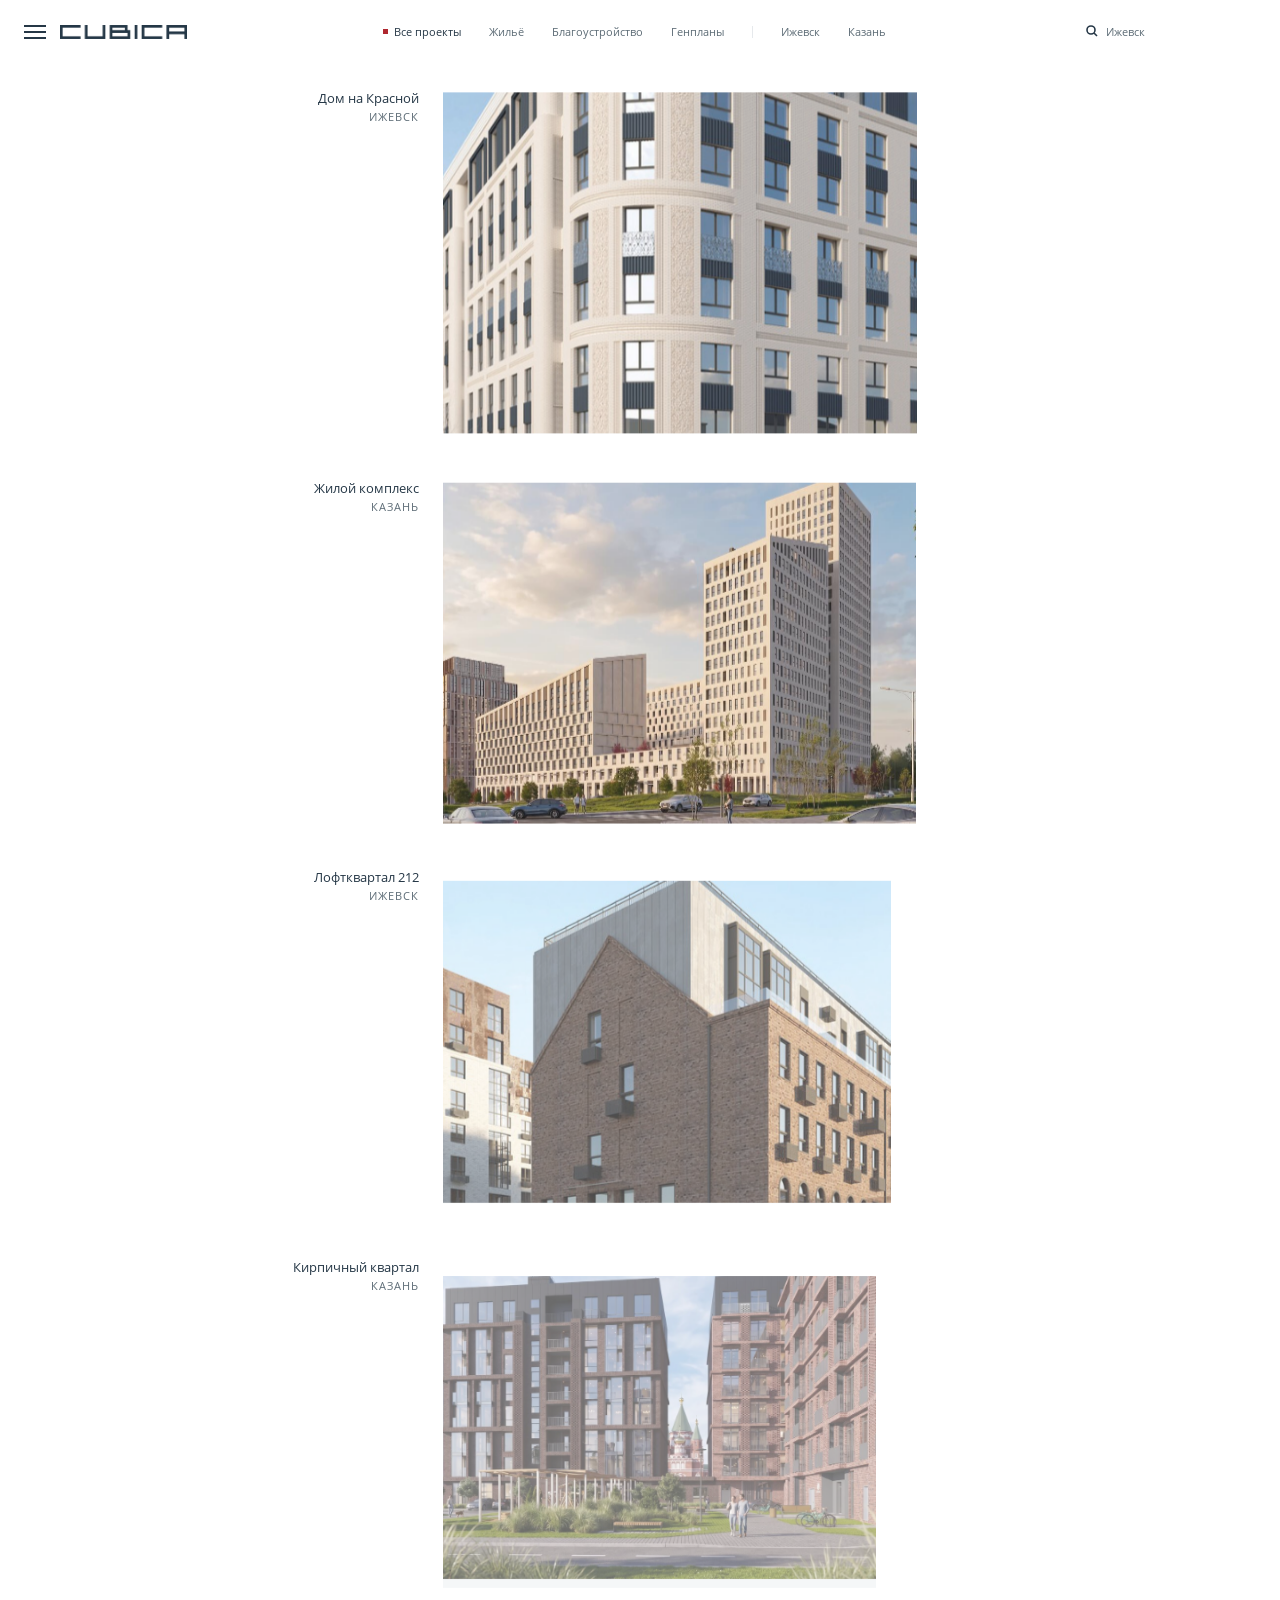
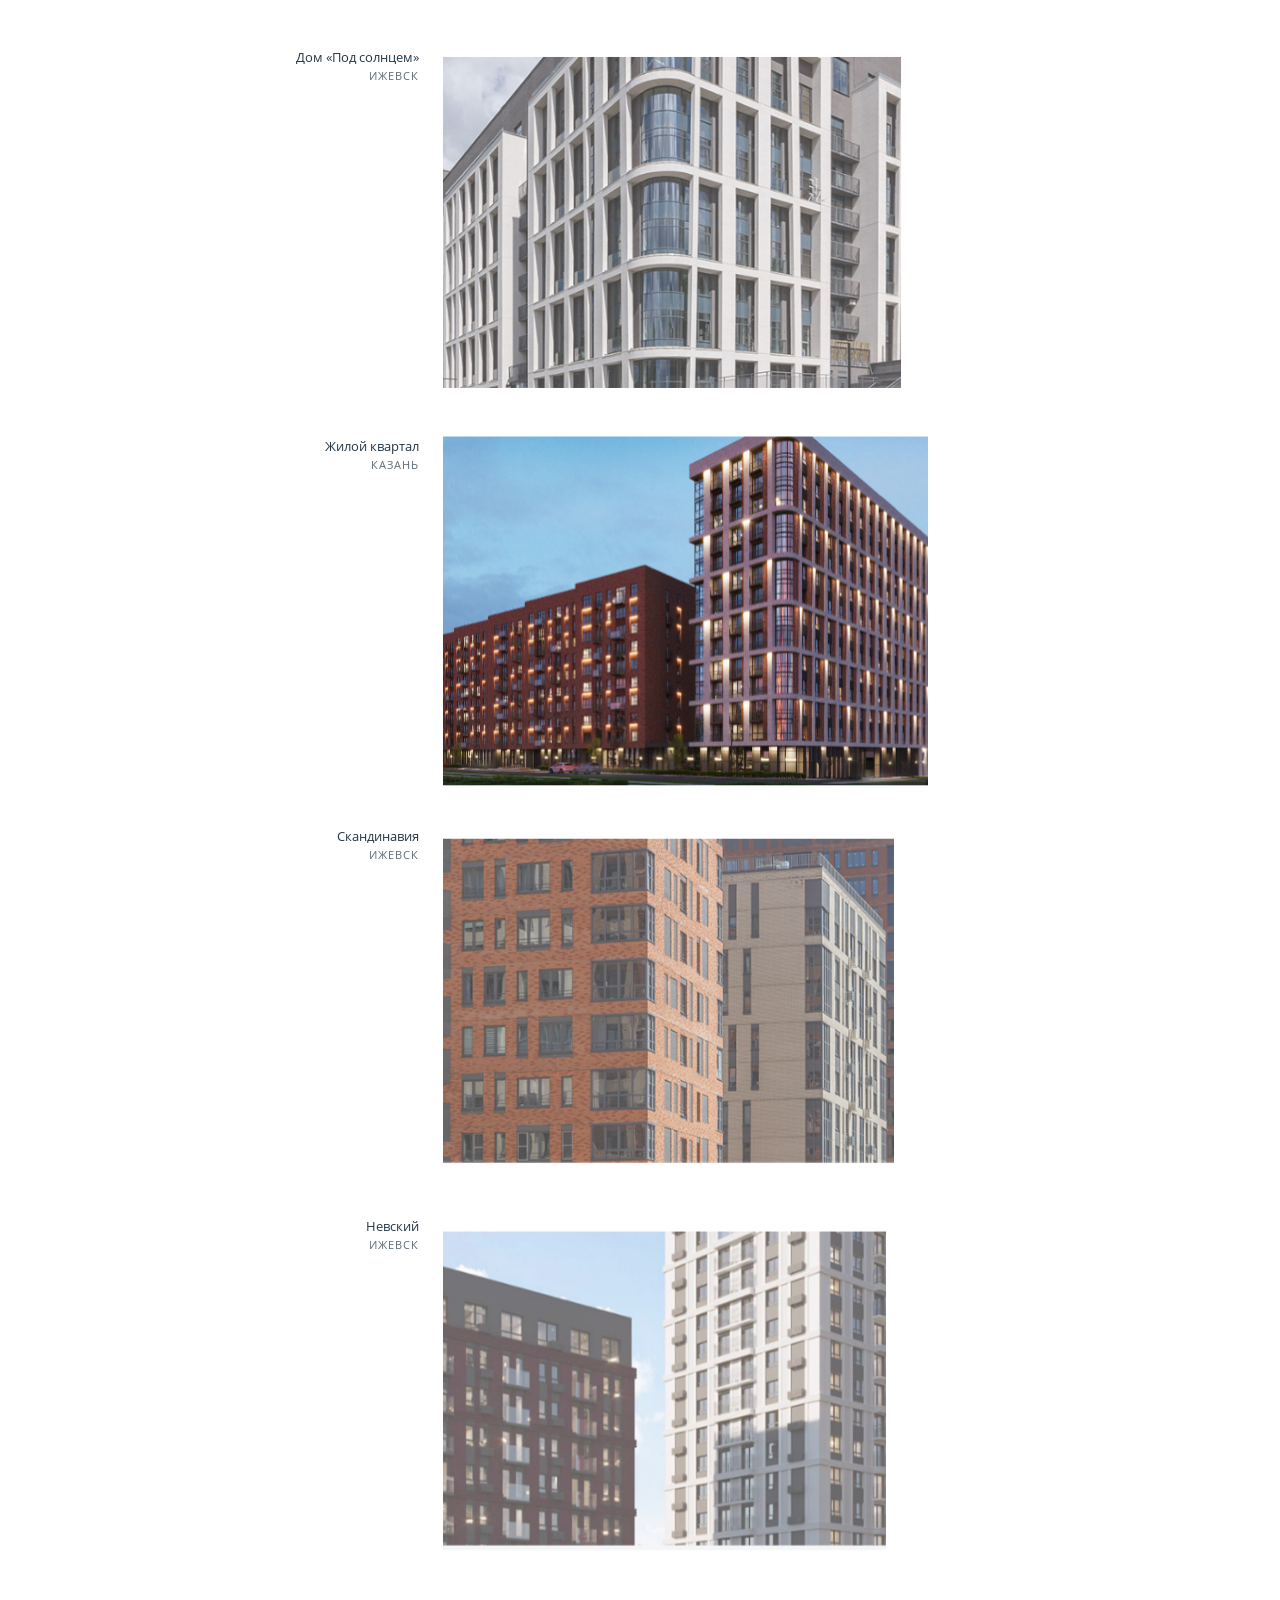
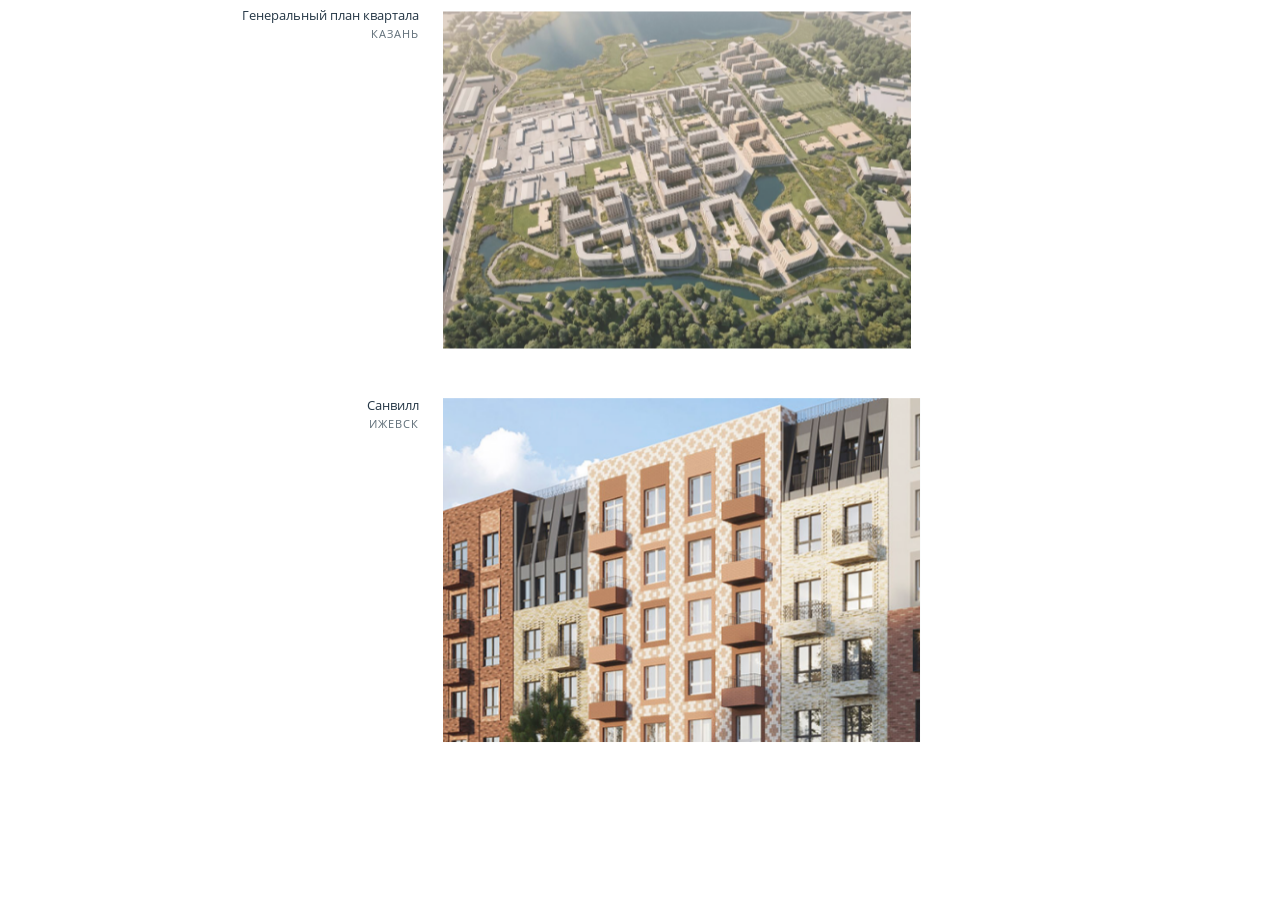
==== commit e03febdc: "Прелоадер в фирменном стиле, ленивая загрузка фото и мягкое проявление кадров Co-Authored-By: Claude" ====
--- a/index.html
+++ b/index.html
@@ -9,6 +9,12 @@
 <link rel="stylesheet" href="assets/site.css">
 </head>
 <body>
+<div class="pre" id="pre" aria-hidden="true">
+  <div class="pre__in">
+    <img src="assets/img/logo-white.png" alt="">
+    <div class="pre__bar"><i></i></div>
+  </div>
+</div>
 <header class="bar">
   <div class="bar__logo">
     <button class="burger" data-menu-open aria-controls="menu" aria-expanded="false" aria-label="Открыть меню"><i></i><i></i><i></i></button>
@@ -59,7 +65,7 @@
         </div>
       </div>
     </div>
-    <div class="row__media"><div class="strip" tabindex="-1"><figure class="shot"><img src="assets/img/izh-dom-na-krasnoy.jpg" alt="Дом на Красной, Ижевск, фото 1"></figure><figure class="shot"><img src="assets/img/krasnaya-cover.jpg" alt="Дом на Красной, Ижевск, фото 2" loading="lazy"></figure><figure class="shot"><img src="assets/img/krasnaya-dvor.jpg" alt="Дом на Красной, Ижевск, фото 3" loading="lazy"></figure><figure class="shot"><img src="assets/img/krasnaya-fasad.jpg" alt="Дом на Красной, Ижевск, фото 4" loading="lazy"></figure></div></div>
+    <div class="row__media"><div class="strip" tabindex="-1"><figure class="shot"><img src="assets/img/izh-dom-na-krasnoy.jpg" alt="Дом на Красной, Ижевск, фото 1"></figure><figure class="shot"><img loading="lazy" src="assets/img/krasnaya-cover.jpg" alt="Дом на Красной, Ижевск, фото 2"></figure><figure class="shot"><img loading="lazy" src="assets/img/krasnaya-dvor.jpg" alt="Дом на Красной, Ижевск, фото 3"></figure><figure class="shot"><img loading="lazy" src="assets/img/krasnaya-fasad.jpg" alt="Дом на Красной, Ижевск, фото 4"></figure></div></div>
   </article>
   <article class="row" id="kzn1" data-tags="housing landscape kzn">
     <div class="row__meta">
@@ -74,7 +80,7 @@
         </div>
       </div>
     </div>
-    <div class="row__media"><div class="strip" tabindex="-1"><figure class="shot"><img src="assets/img/kzn-1.1.jpg" alt="Жилой комплекс, Казань, фото 1"></figure><figure class="shot"><img src="assets/img/kzn-1.2.jpg" alt="Жилой комплекс, Казань, фото 2" loading="lazy"></figure><figure class="shot"><img src="assets/img/kzn-1.3.jpg" alt="Жилой комплекс, Казань, фото 3" loading="lazy"></figure><figure class="shot"><img src="assets/img/kzn-1.4.jpg" alt="Жилой комплекс, Казань, фото 4" loading="lazy"></figure><figure class="shot"><img src="assets/img/kzn-1.5.jpg" alt="Жилой комплекс, Казань, фото 5" loading="lazy"></figure><figure class="shot"><img src="assets/img/kzn-1.6.jpg" alt="Жилой комплекс, Казань, фото 6" loading="lazy"></figure><figure class="shot"><img src="assets/img/kzn-1.7.jpg" alt="Жилой комплекс, Казань, фото 7" loading="lazy"></figure><figure class="shot"><img src="assets/img/kzn-1.8.jpg" alt="Жилой комплекс, Казань, фото 8" loading="lazy"></figure></div></div>
+    <div class="row__media"><div class="strip" tabindex="-1"><figure class="shot"><img src="assets/img/kzn-1.1.jpg" alt="Жилой комплекс, Казань, фото 1"></figure><figure class="shot"><img loading="lazy" src="assets/img/kzn-1.2.jpg" alt="Жилой комплекс, Казань, фото 2"></figure><figure class="shot"><img loading="lazy" src="assets/img/kzn-1.3.jpg" alt="Жилой комплекс, Казань, фото 3"></figure><figure class="shot"><img loading="lazy" src="assets/img/kzn-1.4.jpg" alt="Жилой комплекс, Казань, фото 4"></figure><figure class="shot"><img loading="lazy" src="assets/img/kzn-1.5.jpg" alt="Жилой комплекс, Казань, фото 5"></figure><figure class="shot"><img loading="lazy" src="assets/img/kzn-1.6.jpg" alt="Жилой комплекс, Казань, фото 6"></figure><figure class="shot"><img loading="lazy" src="assets/img/kzn-1.7.jpg" alt="Жилой комплекс, Казань, фото 7"></figure><figure class="shot"><img loading="lazy" src="assets/img/kzn-1.8.jpg" alt="Жилой комплекс, Казань, фото 8"></figure></div></div>
   </article>
   <article class="row" id="loft" data-tags="housing izh">
     <div class="row__meta">
@@ -89,7 +95,7 @@
         </div>
       </div>
     </div>
-    <div class="row__media"><div class="strip" tabindex="-1"><figure class="shot"><img src="assets/img/izh-loftkvartal.jpg" alt="Лофтквартал 212, Ижевск, фото 1"></figure><figure class="shot"><img src="assets/img/izh-loftkvartal-1.jpg" alt="Лофтквартал 212, Ижевск, фото 2" loading="lazy"></figure><figure class="shot"><img src="assets/img/izh-loftkvartal-2.jpg" alt="Лофтквартал 212, Ижевск, фото 3" loading="lazy"></figure><figure class="shot"><img src="assets/img/izh-loftkvartal-3.jpg" alt="Лофтквартал 212, Ижевск, фото 4" loading="lazy"></figure><figure class="shot"><img src="assets/img/izh-loftkvartal-4.jpg" alt="Лофтквартал 212, Ижевск, фото 5" loading="lazy"></figure></div></div>
+    <div class="row__media"><div class="strip" tabindex="-1"><figure class="shot"><img loading="lazy" src="assets/img/izh-loftkvartal.jpg" alt="Лофтквартал 212, Ижевск, фото 1"></figure><figure class="shot"><img loading="lazy" src="assets/img/izh-loftkvartal-1.jpg" alt="Лофтквартал 212, Ижевск, фото 2"></figure><figure class="shot"><img loading="lazy" src="assets/img/izh-loftkvartal-2.jpg" alt="Лофтквартал 212, Ижевск, фото 3"></figure><figure class="shot"><img loading="lazy" src="assets/img/izh-loftkvartal-3.jpg" alt="Лофтквартал 212, Ижевск, фото 4"></figure><figure class="shot"><img loading="lazy" src="assets/img/izh-loftkvartal-4.jpg" alt="Лофтквартал 212, Ижевск, фото 5"></figure></div></div>
   </article>
   <article class="row" id="kzn2" data-tags="housing kzn">
     <div class="row__meta">
@@ -104,7 +110,7 @@
         </div>
       </div>
     </div>
-    <div class="row__media"><div class="strip" tabindex="-1"><figure class="shot"><img src="assets/img/kzn-2.5.jpg" alt="Кирпичный квартал, Казань, фото 1"></figure><figure class="shot"><img src="assets/img/kzn-2.1.jpg" alt="Кирпичный квартал, Казань, фото 2" loading="lazy"></figure><figure class="shot"><img src="assets/img/kzn-2.2.jpg" alt="Кирпичный квартал, Казань, фото 3" loading="lazy"></figure><figure class="shot"><img src="assets/img/kzn-2.3.jpg" alt="Кирпичный квартал, Казань, фото 4" loading="lazy"></figure><figure class="shot"><img src="assets/img/kzn-2.4.jpg" alt="Кирпичный квартал, Казань, фото 5" loading="lazy"></figure><figure class="shot"><img src="assets/img/kzn-2.6.jpg" alt="Кирпичный квартал, Казань, фото 6" loading="lazy"></figure><figure class="shot"><img src="assets/img/kzn-2.7.jpg" alt="Кирпичный квартал, Казань, фото 7" loading="lazy"></figure><figure class="shot"><img src="assets/img/kzn-2.8.jpg" alt="Кирпичный квартал, Казань, фото 8" loading="lazy"></figure></div></div>
+    <div class="row__media"><div class="strip" tabindex="-1"><figure class="shot"><img loading="lazy" src="assets/img/kzn-2.5.jpg" alt="Кирпичный квартал, Казань, фото 1"></figure><figure class="shot"><img loading="lazy" src="assets/img/kzn-2.1.jpg" alt="Кирпичный квартал, Казань, фото 2"></figure><figure class="shot"><img loading="lazy" src="assets/img/kzn-2.2.jpg" alt="Кирпичный квартал, Казань, фото 3"></figure><figure class="shot"><img loading="lazy" src="assets/img/kzn-2.3.jpg" alt="Кирпичный квартал, Казань, фото 4"></figure><figure class="shot"><img loading="lazy" src="assets/img/kzn-2.4.jpg" alt="Кирпичный квартал, Казань, фото 5"></figure><figure class="shot"><img loading="lazy" src="assets/img/kzn-2.6.jpg" alt="Кирпичный квартал, Казань, фото 6"></figure><figure class="shot"><img loading="lazy" src="assets/img/kzn-2.7.jpg" alt="Кирпичный квартал, Казань, фото 7"></figure><figure class="shot"><img loading="lazy" src="assets/img/kzn-2.8.jpg" alt="Кирпичный квартал, Казань, фото 8"></figure></div></div>
   </article>
   <article class="row" id="sun" data-tags="housing izh">
     <div class="row__meta">
@@ -119,7 +125,7 @@
         </div>
       </div>
     </div>
-    <div class="row__media"><div class="strip" tabindex="-1"><figure class="shot"><img src="assets/img/izh-pod-solncem.jpg" alt="Дом «Под солнцем», Ижевск, фото 1"></figure><figure class="shot"><img src="assets/img/izh-pod-solncem-1.jpg" alt="Дом «Под солнцем», Ижевск, фото 2" loading="lazy"></figure><figure class="shot"><img src="assets/img/izh-pod-solncem-2.jpg" alt="Дом «Под солнцем», Ижевск, фото 3" loading="lazy"></figure><figure class="shot"><img src="assets/img/izh-pod-solncem-3.jpg" alt="Дом «Под солнцем», Ижевск, фото 4" loading="lazy"></figure><figure class="shot"><img src="assets/img/izh-pod-solncem-4.jpg" alt="Дом «Под солнцем», Ижевск, фото 5" loading="lazy"></figure></div></div>
+    <div class="row__media"><div class="strip" tabindex="-1"><figure class="shot"><img loading="lazy" src="assets/img/izh-pod-solncem.jpg" alt="Дом «Под солнцем», Ижевск, фото 1"></figure><figure class="shot"><img loading="lazy" src="assets/img/izh-pod-solncem-1.jpg" alt="Дом «Под солнцем», Ижевск, фото 2"></figure><figure class="shot"><img loading="lazy" src="assets/img/izh-pod-solncem-2.jpg" alt="Дом «Под солнцем», Ижевск, фото 3"></figure><figure class="shot"><img loading="lazy" src="assets/img/izh-pod-solncem-3.jpg" alt="Дом «Под солнцем», Ижевск, фото 4"></figure><figure class="shot"><img loading="lazy" src="assets/img/izh-pod-solncem-4.jpg" alt="Дом «Под солнцем», Ижевск, фото 5"></figure></div></div>
   </article>
   <article class="row" id="kzn3" data-tags="housing kzn">
     <div class="row__meta">
@@ -134,7 +140,7 @@
         </div>
       </div>
     </div>
-    <div class="row__media"><div class="strip" tabindex="-1"><figure class="shot"><img src="assets/img/kzn-3.6.jpg" alt="Жилой квартал, Казань, фото 1"></figure><figure class="shot"><img src="assets/img/kzn-3.1.jpg" alt="Жилой квартал, Казань, фото 2" loading="lazy"></figure><figure class="shot"><img src="assets/img/kzn-3.2.jpg" alt="Жилой квартал, Казань, фото 3" loading="lazy"></figure><figure class="shot"><img src="assets/img/kzn-3.3.jpg" alt="Жилой квартал, Казань, фото 4" loading="lazy"></figure><figure class="shot"><img src="assets/img/kzn-3.4.jpg" alt="Жилой квартал, Казань, фото 5" loading="lazy"></figure><figure class="shot"><img src="assets/img/kzn-3.5.jpg" alt="Жилой квартал, Казань, фото 6" loading="lazy"></figure><figure class="shot"><img src="assets/img/kzn-3.7.jpg" alt="Жилой квартал, Казань, фото 7" loading="lazy"></figure></div></div>
+    <div class="row__media"><div class="strip" tabindex="-1"><figure class="shot"><img loading="lazy" src="assets/img/kzn-3.6.jpg" alt="Жилой квартал, Казань, фото 1"></figure><figure class="shot"><img loading="lazy" src="assets/img/kzn-3.1.jpg" alt="Жилой квартал, Казань, фото 2"></figure><figure class="shot"><img loading="lazy" src="assets/img/kzn-3.2.jpg" alt="Жилой квартал, Казань, фото 3"></figure><figure class="shot"><img loading="lazy" src="assets/img/kzn-3.3.jpg" alt="Жилой квартал, Казань, фото 4"></figure><figure class="shot"><img loading="lazy" src="assets/img/kzn-3.4.jpg" alt="Жилой квартал, Казань, фото 5"></figure><figure class="shot"><img loading="lazy" src="assets/img/kzn-3.5.jpg" alt="Жилой квартал, Казань, фото 6"></figure><figure class="shot"><img loading="lazy" src="assets/img/kzn-3.7.jpg" alt="Жилой квартал, Казань, фото 7"></figure></div></div>
   </article>
   <article class="row" id="scand" data-tags="housing izh">
     <div class="row__meta">
@@ -149,7 +155,7 @@
         </div>
       </div>
     </div>
-    <div class="row__media"><div class="strip" tabindex="-1"><figure class="shot"><img src="assets/img/izh-skandinaviya.jpg" alt="Скандинавия, Ижевск, фото 1"></figure><figure class="shot"><img src="assets/img/izh-skandinaviya-1.jpg" alt="Скандинавия, Ижевск, фото 2" loading="lazy"></figure><figure class="shot"><img src="assets/img/izh-skandinaviya-2.jpg" alt="Скандинавия, Ижевск, фото 3" loading="lazy"></figure><figure class="shot"><img src="assets/img/izh-skandinaviya-3.jpg" alt="Скандинавия, Ижевск, фото 4" loading="lazy"></figure><figure class="shot"><img src="assets/img/izh-skandinaviya-4.jpg" alt="Скандинавия, Ижевск, фото 5" loading="lazy"></figure><figure class="shot"><img src="assets/img/izh-skandinaviya-5.jpg" alt="Скандинавия, Ижевск, фото 6" loading="lazy"></figure></div></div>
+    <div class="row__media"><div class="strip" tabindex="-1"><figure class="shot"><img loading="lazy" src="assets/img/izh-skandinaviya.jpg" alt="Скандинавия, Ижевск, фото 1"></figure><figure class="shot"><img loading="lazy" src="assets/img/izh-skandinaviya-1.jpg" alt="Скандинавия, Ижевск, фото 2"></figure><figure class="shot"><img loading="lazy" src="assets/img/izh-skandinaviya-2.jpg" alt="Скандинавия, Ижевск, фото 3"></figure><figure class="shot"><img loading="lazy" src="assets/img/izh-skandinaviya-3.jpg" alt="Скандинавия, Ижевск, фото 4"></figure><figure class="shot"><img loading="lazy" src="assets/img/izh-skandinaviya-4.jpg" alt="Скандинавия, Ижевск, фото 5"></figure><figure class="shot"><img loading="lazy" src="assets/img/izh-skandinaviya-5.jpg" alt="Скандинавия, Ижевск, фото 6"></figure></div></div>
   </article>
   <article class="row" id="nevsky" data-tags="housing izh">
     <div class="row__meta">
@@ -164,7 +170,7 @@
         </div>
       </div>
     </div>
-    <div class="row__media"><div class="strip" tabindex="-1"><figure class="shot"><img src="assets/img/izh-nevskiy.jpg" alt="Невский, Ижевск, фото 1"></figure><figure class="shot"><img src="assets/img/izh-nevskiy-1.jpg" alt="Невский, Ижевск, фото 2" loading="lazy"></figure><figure class="shot"><img src="assets/img/izh-nevskiy-2.jpg" alt="Невский, Ижевск, фото 3" loading="lazy"></figure><figure class="shot"><img src="assets/img/izh-nevskiy-3.jpg" alt="Невский, Ижевск, фото 4" loading="lazy"></figure><figure class="shot"><img src="assets/img/izh-nevskiy-4.jpg" alt="Невский, Ижевск, фото 5" loading="lazy"></figure><figure class="shot"><img src="assets/img/izh-nevskiy-5.jpg" alt="Невский, Ижевск, фото 6" loading="lazy"></figure></div></div>
+    <div class="row__media"><div class="strip" tabindex="-1"><figure class="shot"><img loading="lazy" src="assets/img/izh-nevskiy.jpg" alt="Невский, Ижевск, фото 1"></figure><figure class="shot"><img loading="lazy" src="assets/img/izh-nevskiy-1.jpg" alt="Невский, Ижевск, фото 2"></figure><figure class="shot"><img loading="lazy" src="assets/img/izh-nevskiy-2.jpg" alt="Невский, Ижевск, фото 3"></figure><figure class="shot"><img loading="lazy" src="assets/img/izh-nevskiy-3.jpg" alt="Невский, Ижевск, фото 4"></figure><figure class="shot"><img loading="lazy" src="assets/img/izh-nevskiy-4.jpg" alt="Невский, Ижевск, фото 5"></figure><figure class="shot"><img loading="lazy" src="assets/img/izh-nevskiy-5.jpg" alt="Невский, Ижевск, фото 6"></figure></div></div>
   </article>
   <article class="row" id="kzn4" data-tags="plan kzn">
     <div class="row__meta">
@@ -179,7 +185,7 @@
         </div>
       </div>
     </div>
-    <div class="row__media"><div class="strip" tabindex="-1"><figure class="shot"><img src="assets/img/kzn-4.2.jpg" alt="Генеральный план квартала, Казань, фото 1"></figure><figure class="shot"><img src="assets/img/kzn-4.1.jpg" alt="Генеральный план квартала, Казань, фото 2" loading="lazy"></figure></div></div>
+    <div class="row__media"><div class="strip" tabindex="-1"><figure class="shot"><img loading="lazy" src="assets/img/kzn-4.2.jpg" alt="Генеральный план квартала, Казань, фото 1"></figure><figure class="shot"><img loading="lazy" src="assets/img/kzn-4.1.jpg" alt="Генеральный план квартала, Казань, фото 2"></figure></div></div>
   </article>
   <article class="row" id="sunvill" data-tags="housing izh">
     <div class="row__meta">
@@ -194,10 +200,11 @@
         </div>
       </div>
     </div>
-    <div class="row__media"><div class="strip" tabindex="-1"><figure class="shot"><img src="assets/img/izh-sunvill.jpg" alt="Санвилл, Ижевск, фото 1"></figure><figure class="shot"><img src="assets/img/izh-sunvill-1.jpg" alt="Санвилл, Ижевск, фото 2" loading="lazy"></figure><figure class="shot"><img src="assets/img/izh-sunvill-2.jpg" alt="Санвилл, Ижевск, фото 3" loading="lazy"></figure><figure class="shot"><img src="assets/img/izh-sunvill-3.jpg" alt="Санвилл, Ижевск, фото 4" loading="lazy"></figure><figure class="shot"><img src="assets/img/izh-sunvill-4.jpg" alt="Санвилл, Ижевск, фото 5" loading="lazy"></figure><figure class="shot"><img src="assets/img/izh-sunvill-5.jpg" alt="Санвилл, Ижевск, фото 6" loading="lazy"></figure></div></div>
+    <div class="row__media"><div class="strip" tabindex="-1"><figure class="shot"><img loading="lazy" src="assets/img/izh-sunvill.jpg" alt="Санвилл, Ижевск, фото 1"></figure><figure class="shot"><img loading="lazy" src="assets/img/izh-sunvill-1.jpg" alt="Санвилл, Ижевск, фото 2"></figure><figure class="shot"><img loading="lazy" src="assets/img/izh-sunvill-2.jpg" alt="Санвилл, Ижевск, фото 3"></figure><figure class="shot"><img loading="lazy" src="assets/img/izh-sunvill-3.jpg" alt="Санвилл, Ижевск, фото 4"></figure><figure class="shot"><img loading="lazy" src="assets/img/izh-sunvill-4.jpg" alt="Санвилл, Ижевск, фото 5"></figure><figure class="shot"><img loading="lazy" src="assets/img/izh-sunvill-5.jpg" alt="Санвилл, Ижевск, фото 6"></figure></div></div>
   </article>
   <p class="empty caps" hidden>Ничего не нашлось. Попробуйте другой запрос.</p>
 </main>
+<script src="assets/preloader.js"></script>
 <script src="assets/site.js"></script>
 <script src="assets/rows.js"></script>
 </body>
--- a/assets/site.css
+++ b/assets/site.css
@@ -26,6 +26,21 @@
 .home, .proj, .about { position: relative; z-index: 1; }
 
 
+/* Прелоадер: фирменный синий экран, белый логотип, полоса прогресса кирпичного цвета */
+.pre { position: fixed; inset: 0; z-index: 90; background: var(--ink); display: grid; place-items: center;
+  transform: translateY(0); transition: transform .7s cubic-bezier(.76, 0, .24, 1); }
+.pre--out { transform: translateY(-100%); }
+.pre__in { display: grid; justify-items: center; gap: 22px; }
+.pre__in img { width: clamp(120px, 16vw, 190px); }
+.pre__bar { width: clamp(160px, 20vw, 240px); height: 1px; background: rgba(255,255,255,.28); overflow: hidden; }
+.pre__bar i { display: block; height: 100%; background: var(--brick); transform: scaleX(0); transform-origin: 0 50%;
+  transition: transform .45s var(--ease); }
+@media (prefers-reduced-motion: reduce) { .pre { display: none; } }
+
+/* Пока фото не загрузилось, на его месте светлая заливка кадра */
+.shot img, .shots img, .about img { opacity: 0; transition: opacity .6s var(--ease); }
+.shot img.ready, .shots img.ready, .about img.ready { opacity: 1; }
+
 /* Верхняя панель */
 .bar { position: fixed; inset: 0 0 auto; height: var(--bar); z-index: 30; background: rgba(255,255,255,.96); display: grid; grid-template-columns: 1fr auto 1fr; align-items: center; padding: 0 24px; }
 .bar__logo { justify-self: start; display: flex; align-items: center; gap: 14px; }
@@ -47,6 +62,9 @@
 /* Главная: список проектов сверху вниз. Клик раскрывает проект: обложка становится лентой всех фото. */
 .home { padding: calc(var(--bar) + 24px) 24px 120px; }
 .row { display: grid; grid-template-columns: repeat(12, minmax(0, 1fr)); gap: 0 24px; margin-bottom: 40px; scroll-margin-top: calc(var(--bar) + 16px); }
+/* Появление при прокрутке включается только если работает скрипт */
+.js-rows .row { opacity: 0; transform: translateY(18px); transition: opacity .7s var(--ease), transform .7s var(--ease); }
+.js-rows .row.seen { opacity: 1; transform: none; }
 .row[hidden] { display: none; }
 .row__meta { grid-column: 1 / span 4; justify-self: end; text-align: right; display: grid; justify-items: end; align-content: start; }
 .row__toggle { display: grid; justify-items: end; gap: 10px; text-align: right; cursor: pointer; }
@@ -70,12 +88,14 @@
 .row__close { color: var(--muted); }
 
 /* Медиа-колонка тянется до правого края экрана. Все кадры одного размера. */
-.row__media { grid-column: 5 / -1; margin-right: -24px; container-type: inline-size; min-width: 0; }
+.row__media { grid-column: 5 / -1; margin-right: -24px; container-type: inline-size; min-width: 0;
+  transform: scale(var(--rs, 1)); transform-origin: left center; opacity: var(--ro, 1); will-change: transform; }
 .strip { --cw: 58cqi; --h: calc(var(--cw) * 0.72); display: flex; gap: 16px; align-items: center; height: var(--h); width: var(--cw); overflow: hidden; cursor: pointer; transition: width .7s var(--ease); scrollbar-width: none; }
 .strip::-webkit-scrollbar { display: none; }
 .shot { margin: 0; flex: none; width: var(--cw); height: var(--h); overflow: hidden; background: #eef1f3; scroll-snap-align: start;
   transform: scale(var(--s, 1)); opacity: var(--o, 1); transition: opacity .3s linear; will-change: transform; }
-.shot img { width: 118%; max-width: none; height: 100%; object-fit: cover; margin-left: -9%; transform: translate3d(var(--px, 0), 0, 0); }
+.shot img { width: 112%; max-width: none; height: 114%; object-fit: cover; margin: -7% 0 0 -6%;
+  transform: translate3d(var(--px, 0), var(--py, 0), 0); -webkit-user-drag: none; user-select: none; }
 .row:not(.open) .strip:hover .shot img { scale: 1.03; transition: scale 1s var(--ease); }
 .shot + .shot { opacity: 0; transition: opacity .5s var(--ease) .15s; }
 .row.open .strip { width: 100%; overflow-x: auto; scroll-snap-type: x mandatory; cursor: grab; padding-right: 24px; }
@@ -166,5 +186,6 @@
   .menu__nav { align-self: start; padding-top: 32px; }
 }
 @media (prefers-reduced-motion: reduce) {
+  .js-rows .row { opacity: 1; transform: none; }
   *, *::before, *::after { transition: none !important; animation: none !important; }
 }
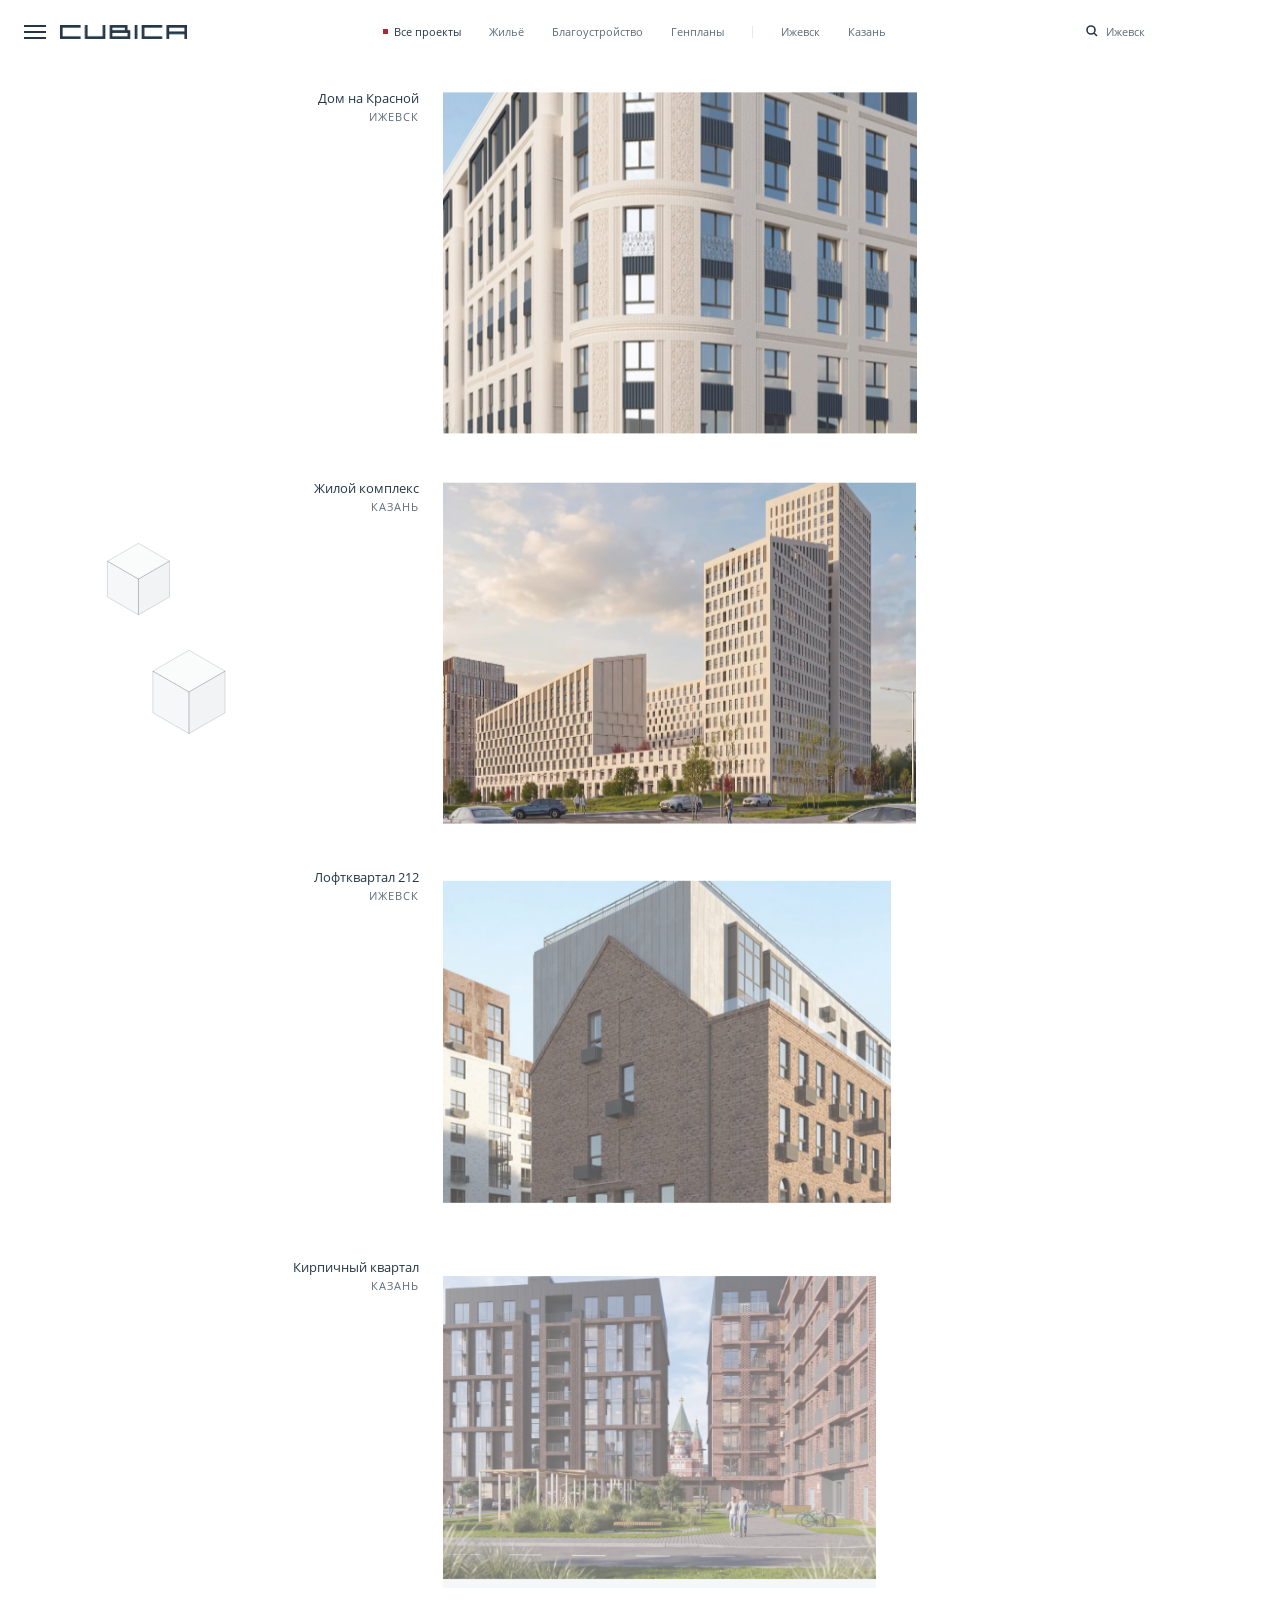
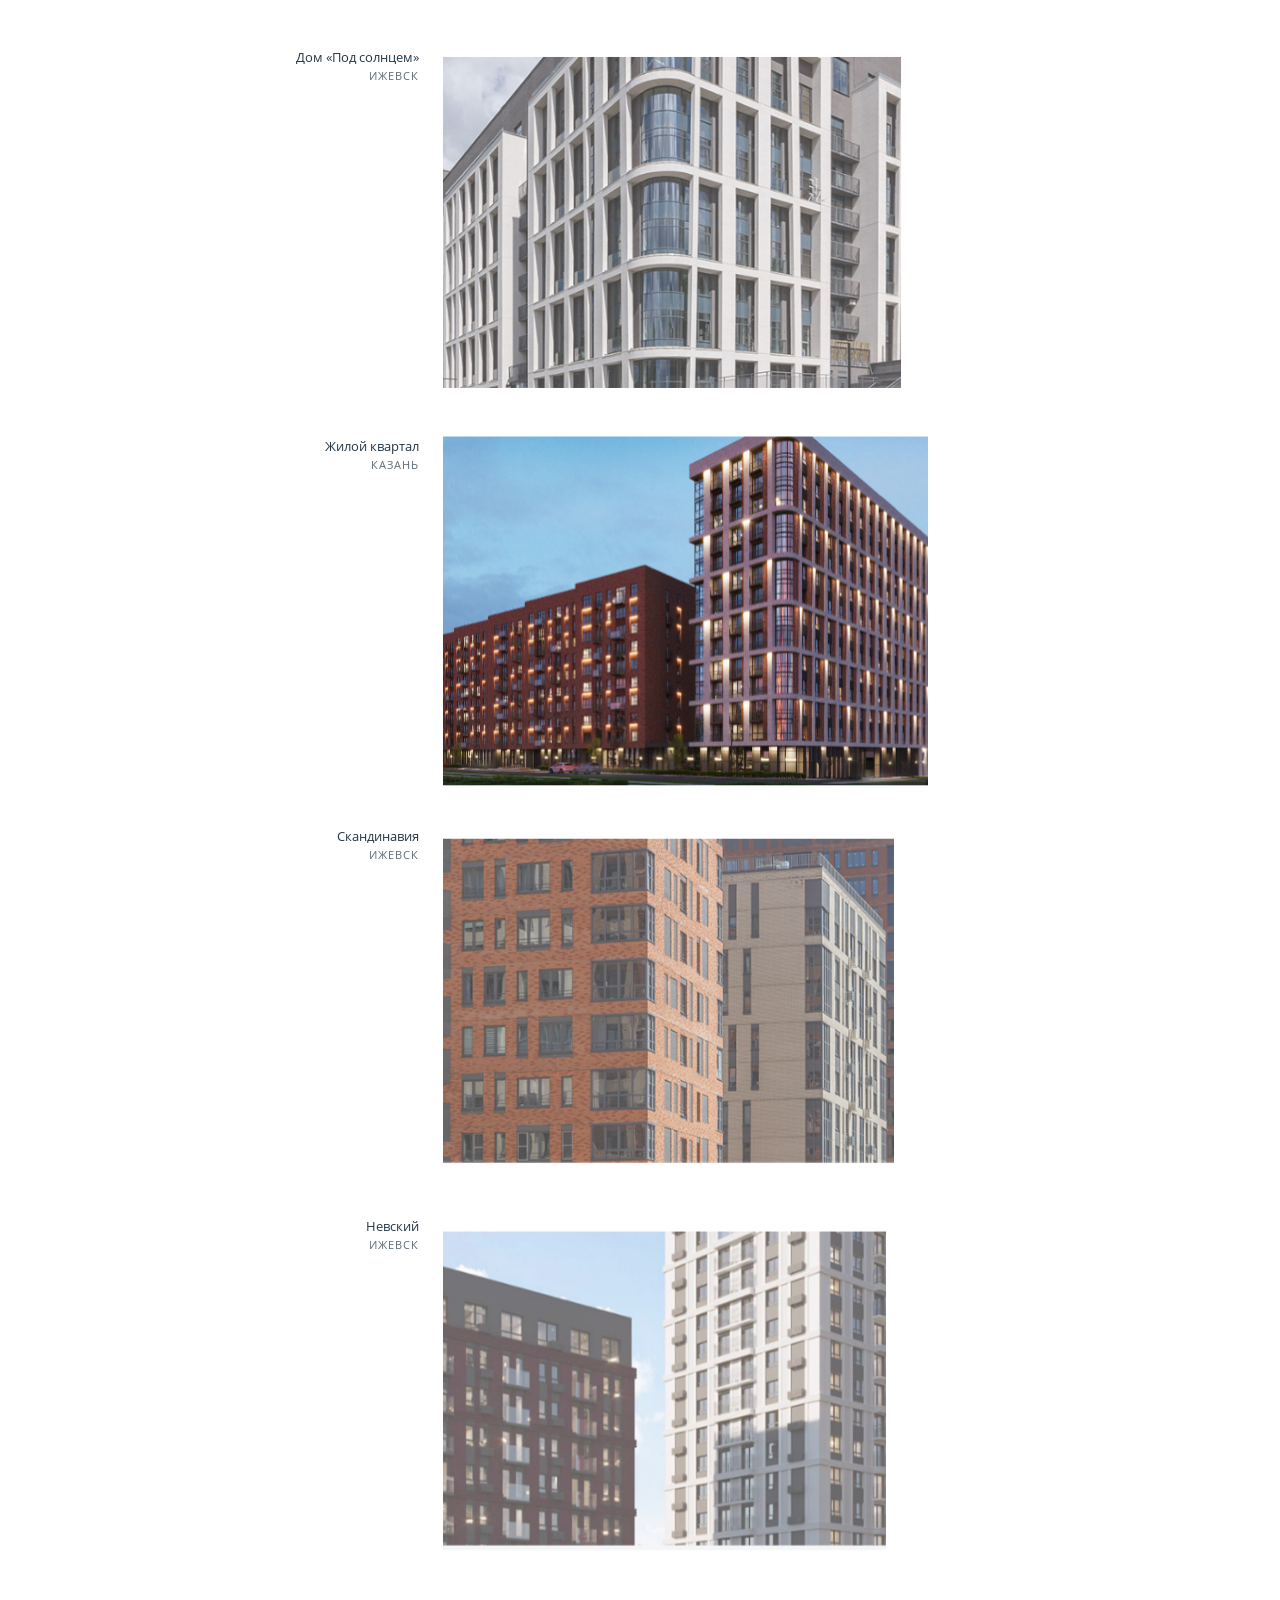
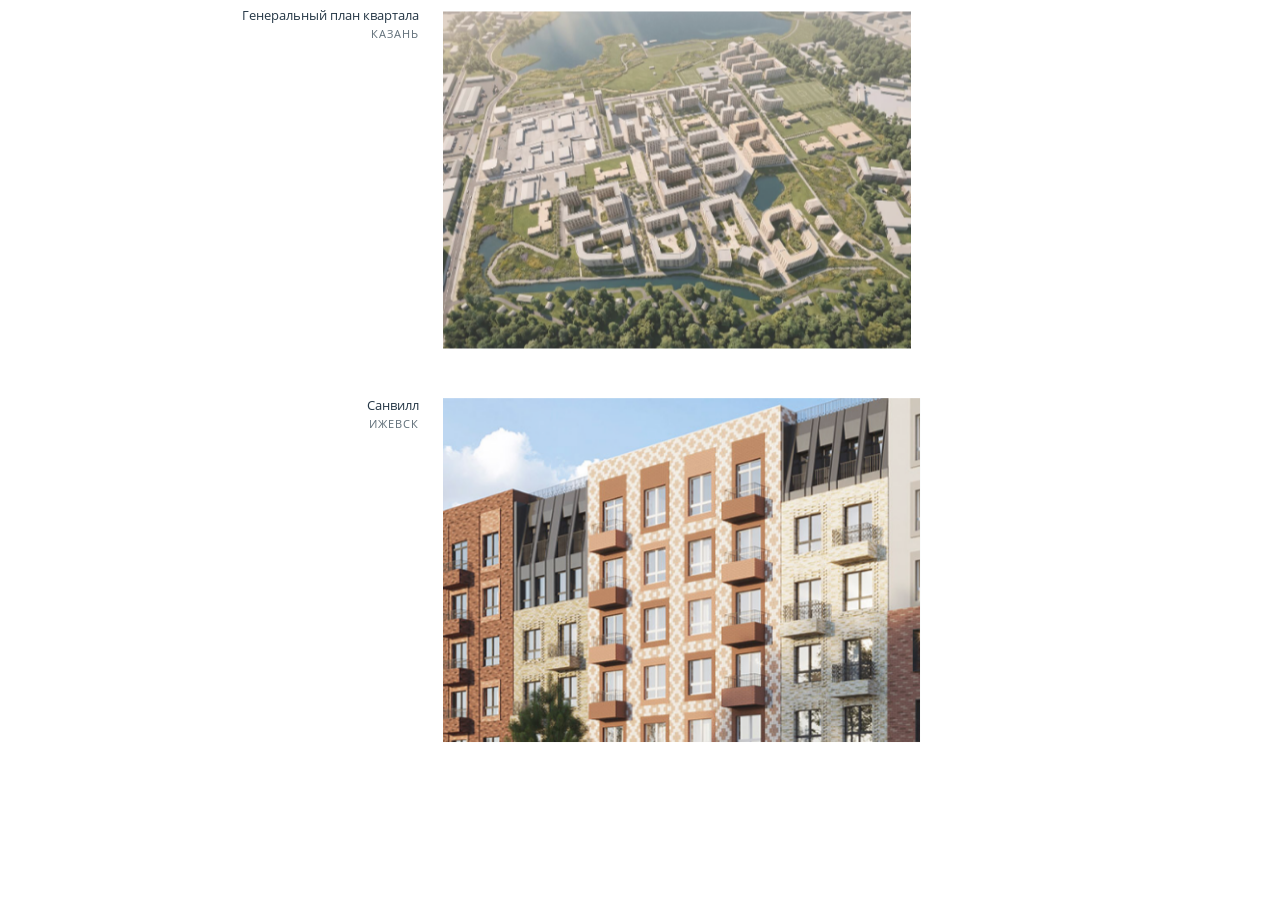
==== commit 786351bb: "Живые кубы в левом поле: параллакс при прокрутке, подъём и подсветка у курсора Co-Authored-By: Claud" ====
--- a/index.html
+++ b/index.html
@@ -10,9 +10,10 @@
 </head>
 <body>
 <div class="pre" id="pre" aria-hidden="true">
+  <div class="pre__grid"></div>
   <div class="pre__in">
+    <svg class="pre__cubes" viewBox="0 0 138 178" aria-hidden="true"><g class="cube" data-i="0"><polygon class="t" pathLength="1" points="50.1,34.0 88.2,56.0 50.1,78.0 12.0,56.0"/><polygon class="l" pathLength="1" points="12.0,100.0 50.1,122.0 50.1,78.0 12.0,56.0"/><polygon class="r" pathLength="1" points="88.2,100.0 50.1,122.0 50.1,78.0 88.2,56.0"/></g><g class="cube" data-i="1"><polygon class="t" pathLength="1" points="88.2,56.0 126.3,78.0 88.2,100.0 50.1,78.0"/><polygon class="l" pathLength="1" points="50.1,122.0 88.2,144.0 88.2,100.0 50.1,78.0"/><polygon class="r" pathLength="1" points="126.3,122.0 88.2,144.0 88.2,100.0 126.3,78.0"/></g><g class="cube" data-i="2"><polygon class="t" pathLength="1" points="88.2,12.0 126.3,34.0 88.2,56.0 50.1,34.0"/><polygon class="l" pathLength="1" points="50.1,78.0 88.2,100.0 88.2,56.0 50.1,34.0"/><polygon class="r" pathLength="1" points="126.3,78.0 88.2,100.0 88.2,56.0 126.3,34.0"/></g><g class="cube" data-i="3"><polygon class="t" pathLength="1" points="50.1,78.0 88.2,100.0 50.1,122.0 12.0,100.0"/><polygon class="l" pathLength="1" points="12.0,144.0 50.1,166.0 50.1,122.0 12.0,100.0"/><polygon class="r" pathLength="1" points="88.2,144.0 50.1,166.0 50.1,122.0 88.2,100.0"/></g></svg>
     <img src="assets/img/logo-white.png" alt="">
-    <div class="pre__bar"><i></i></div>
   </div>
 </div>
 <header class="bar">
@@ -206,6 +207,7 @@
 </main>
 <script src="assets/preloader.js"></script>
 <script src="assets/site.js"></script>
+<script src="assets/cubes-live.js"></script>
 <script src="assets/rows.js"></script>
 </body>
 </html>
--- a/assets/site.css
+++ b/assets/site.css
@@ -23,18 +23,37 @@
 :focus-visible { outline: 2px solid var(--brick); outline-offset: 3px; }
 .caps { font-size: 11px; line-height: 1.4; letter-spacing: .09em; text-transform: uppercase; }
 
+/* Живые кубы в левом поле (assets/cubes-live.js) */
+.live-cubes { position: fixed; inset: 0; z-index: 0; pointer-events: none; }
 .home, .proj, .about { position: relative; z-index: 1; }
 
 
-/* Прелоадер: фирменный синий экран, белый логотип, полоса прогресса кирпичного цвета */
-.pre { position: fixed; inset: 0; z-index: 90; background: var(--ink); display: grid; place-items: center;
-  transform: translateY(0); transition: transform .7s cubic-bezier(.76, 0, .24, 1); }
+/* Прелоадер: фирменный синий экран, кубы вычерчиваются по изометрической сетке (гайдбук, «Фирменные элементы») */
+.pre { position: fixed; inset: 0; z-index: 90; background: var(--ink); display: grid; place-items: center; overflow: hidden;
+  transform: translateY(0); transition: transform .9s cubic-bezier(.76, 0, .24, 1); }
 .pre--out { transform: translateY(-100%); }
-.pre__in { display: grid; justify-items: center; gap: 22px; }
-.pre__in img { width: clamp(120px, 16vw, 190px); }
-.pre__bar { width: clamp(160px, 20vw, 240px); height: 1px; background: rgba(255,255,255,.28); overflow: hidden; }
-.pre__bar i { display: block; height: 100%; background: var(--brick); transform: scaleX(0); transform-origin: 0 50%;
-  transition: transform .45s var(--ease); }
+.pre__grid { position: absolute; inset: -10%; opacity: .5;
+  background-image:
+    linear-gradient(90deg, rgba(255,255,255,.07) 1px, transparent 1px),
+    linear-gradient(30deg, transparent calc(50% - .5px), rgba(255,255,255,.07) calc(50% - .5px), rgba(255,255,255,.07) calc(50% + .5px), transparent calc(50% + .5px)),
+    linear-gradient(150deg, transparent calc(50% - .5px), rgba(255,255,255,.07) calc(50% - .5px), rgba(255,255,255,.07) calc(50% + .5px), transparent calc(50% + .5px));
+  background-size: 52px 90px; }
+.pre__in { position: relative; display: grid; justify-items: center; gap: 34px; }
+.pre__in img { width: clamp(110px, 14vw, 170px); opacity: 0; transition: opacity .8s var(--ease) .15s; }
+.pre.logo .pre__in img { opacity: 1; }
+.pre__cubes { width: clamp(180px, 22vw, 280px); height: auto; overflow: visible; }
+.pre__cubes polygon { stroke: var(--white); stroke-width: .9; stroke-linejoin: round;
+  stroke-dasharray: 1; stroke-dashoffset: 1; fill: transparent;   /* длина контура нормирована атрибутом pathLength */
+  transition: stroke-dashoffset .8s var(--ease), fill .8s var(--ease); }
+/* грани заливаются фоном: ближний куб перекрывает дальний, как на чертеже в гайдбуке */
+.pre__cubes .cube.on polygon.t { fill: #2f4454; }
+.pre__cubes .cube.on polygon.l { fill: #293d4c; }
+.pre__cubes .cube.on polygon.r { fill: #223341; }
+.pre__cubes .cube.on polygon { stroke-dashoffset: 0; }
+.pre__cubes .cube.on:last-child polygon { stroke: var(--brick); }
+.pre__cubes .cube polygon.l { transition-delay: .14s; }
+.pre__cubes .cube polygon.r { transition-delay: .28s; }
+
 @media (prefers-reduced-motion: reduce) { .pre { display: none; } }
 
 /* Пока фото не загрузилось, на его месте светлая заливка кадра */
